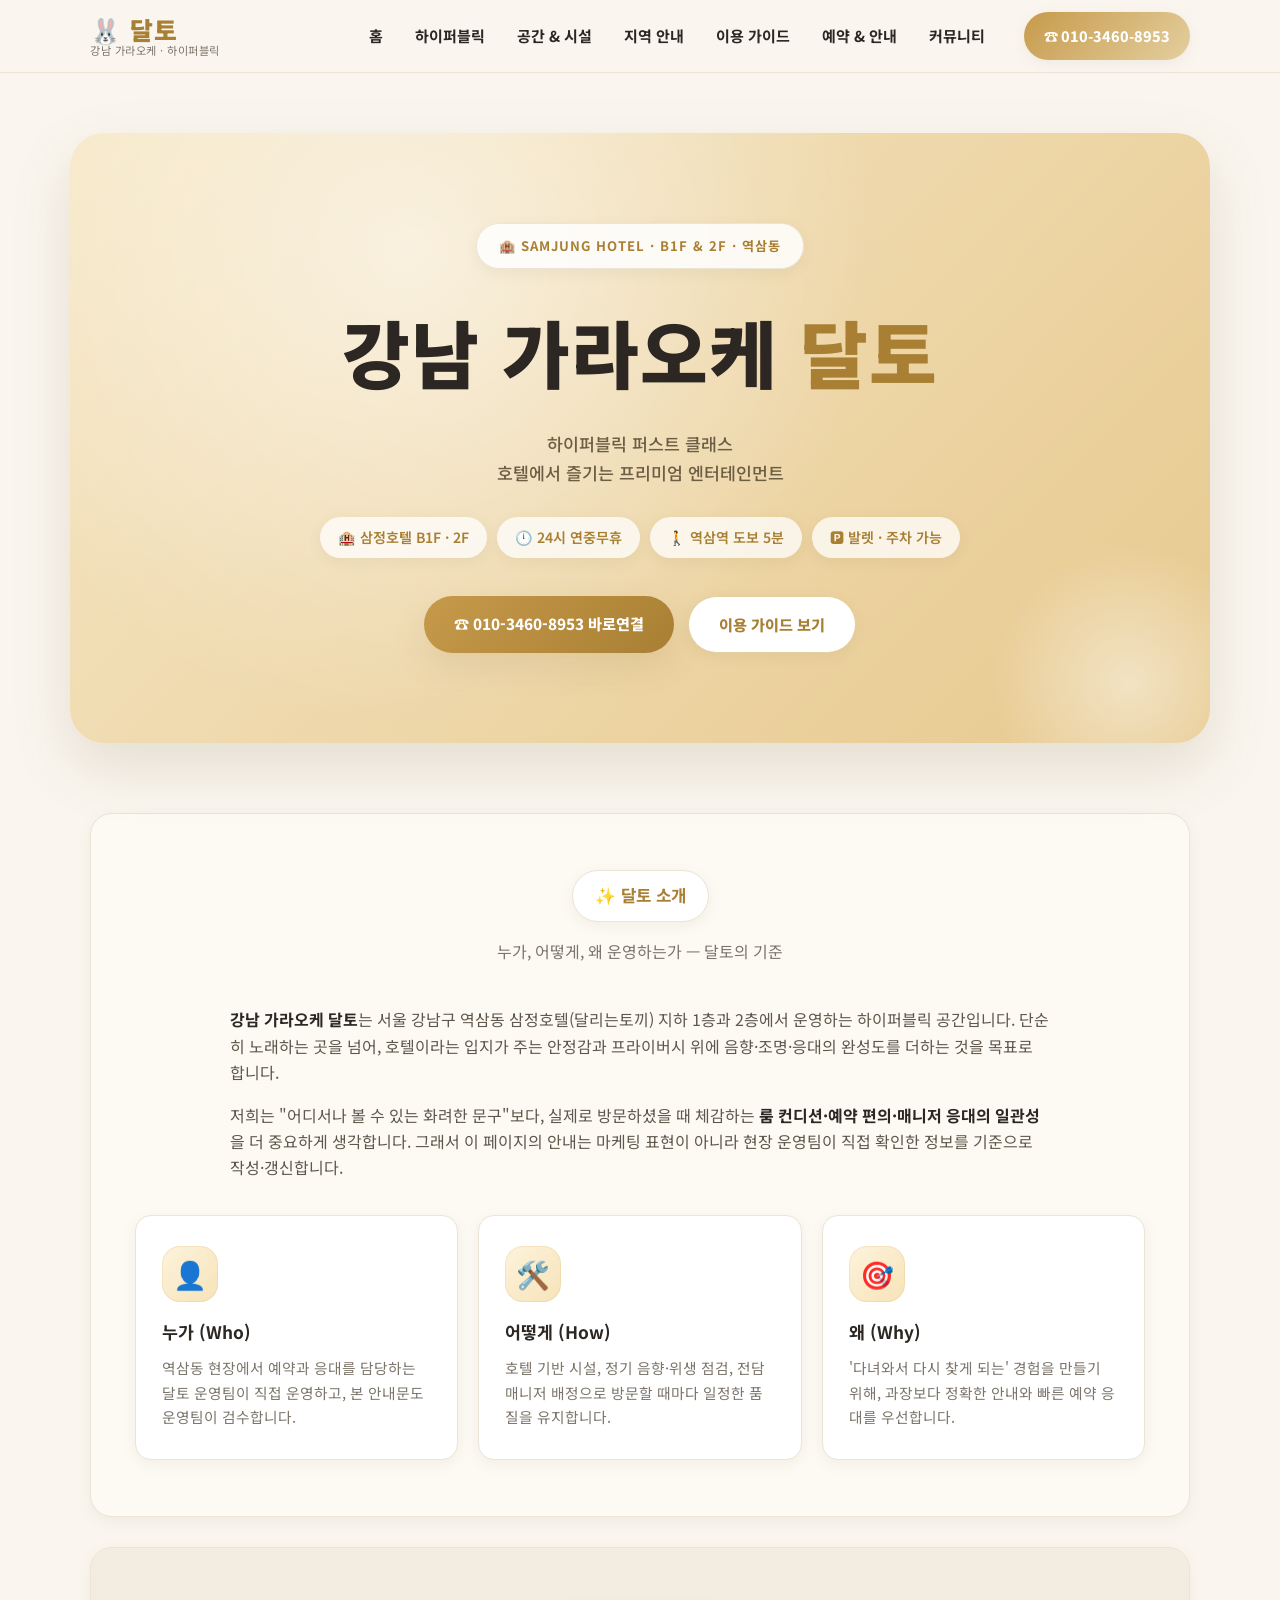
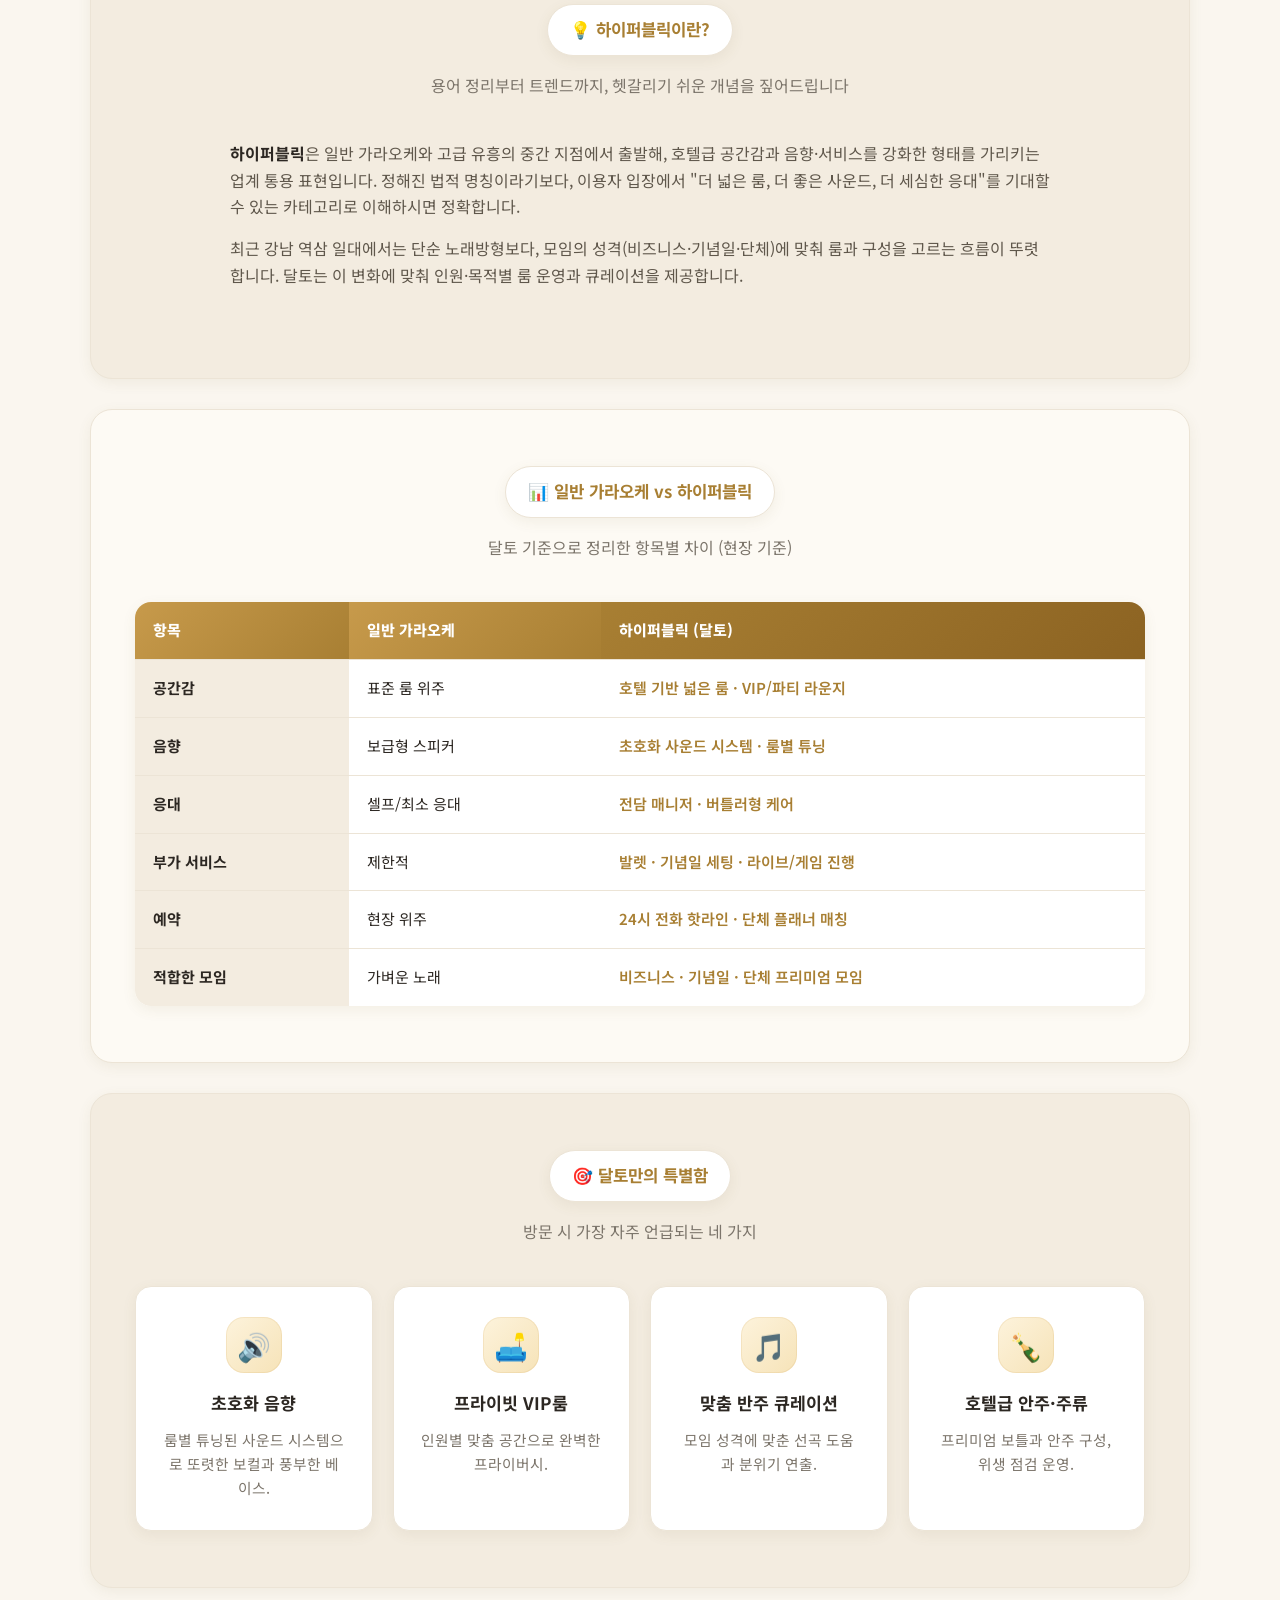
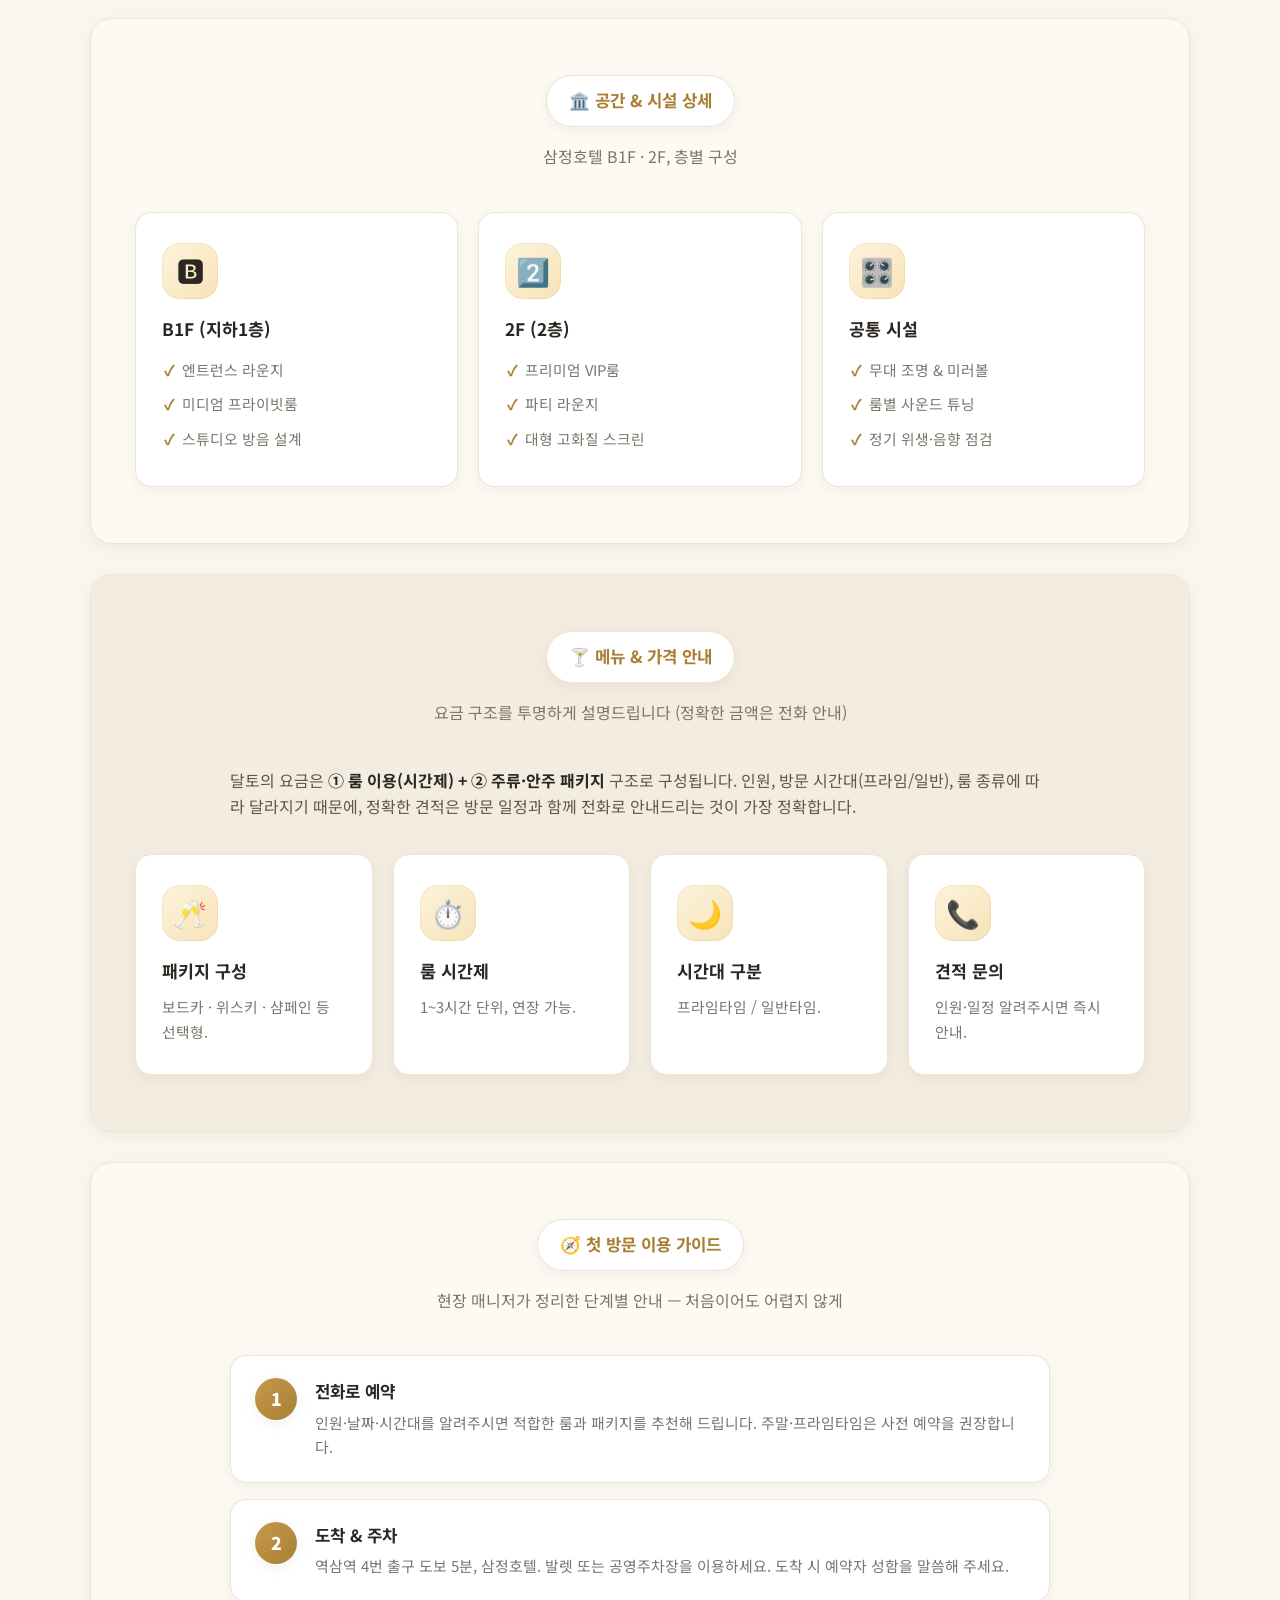
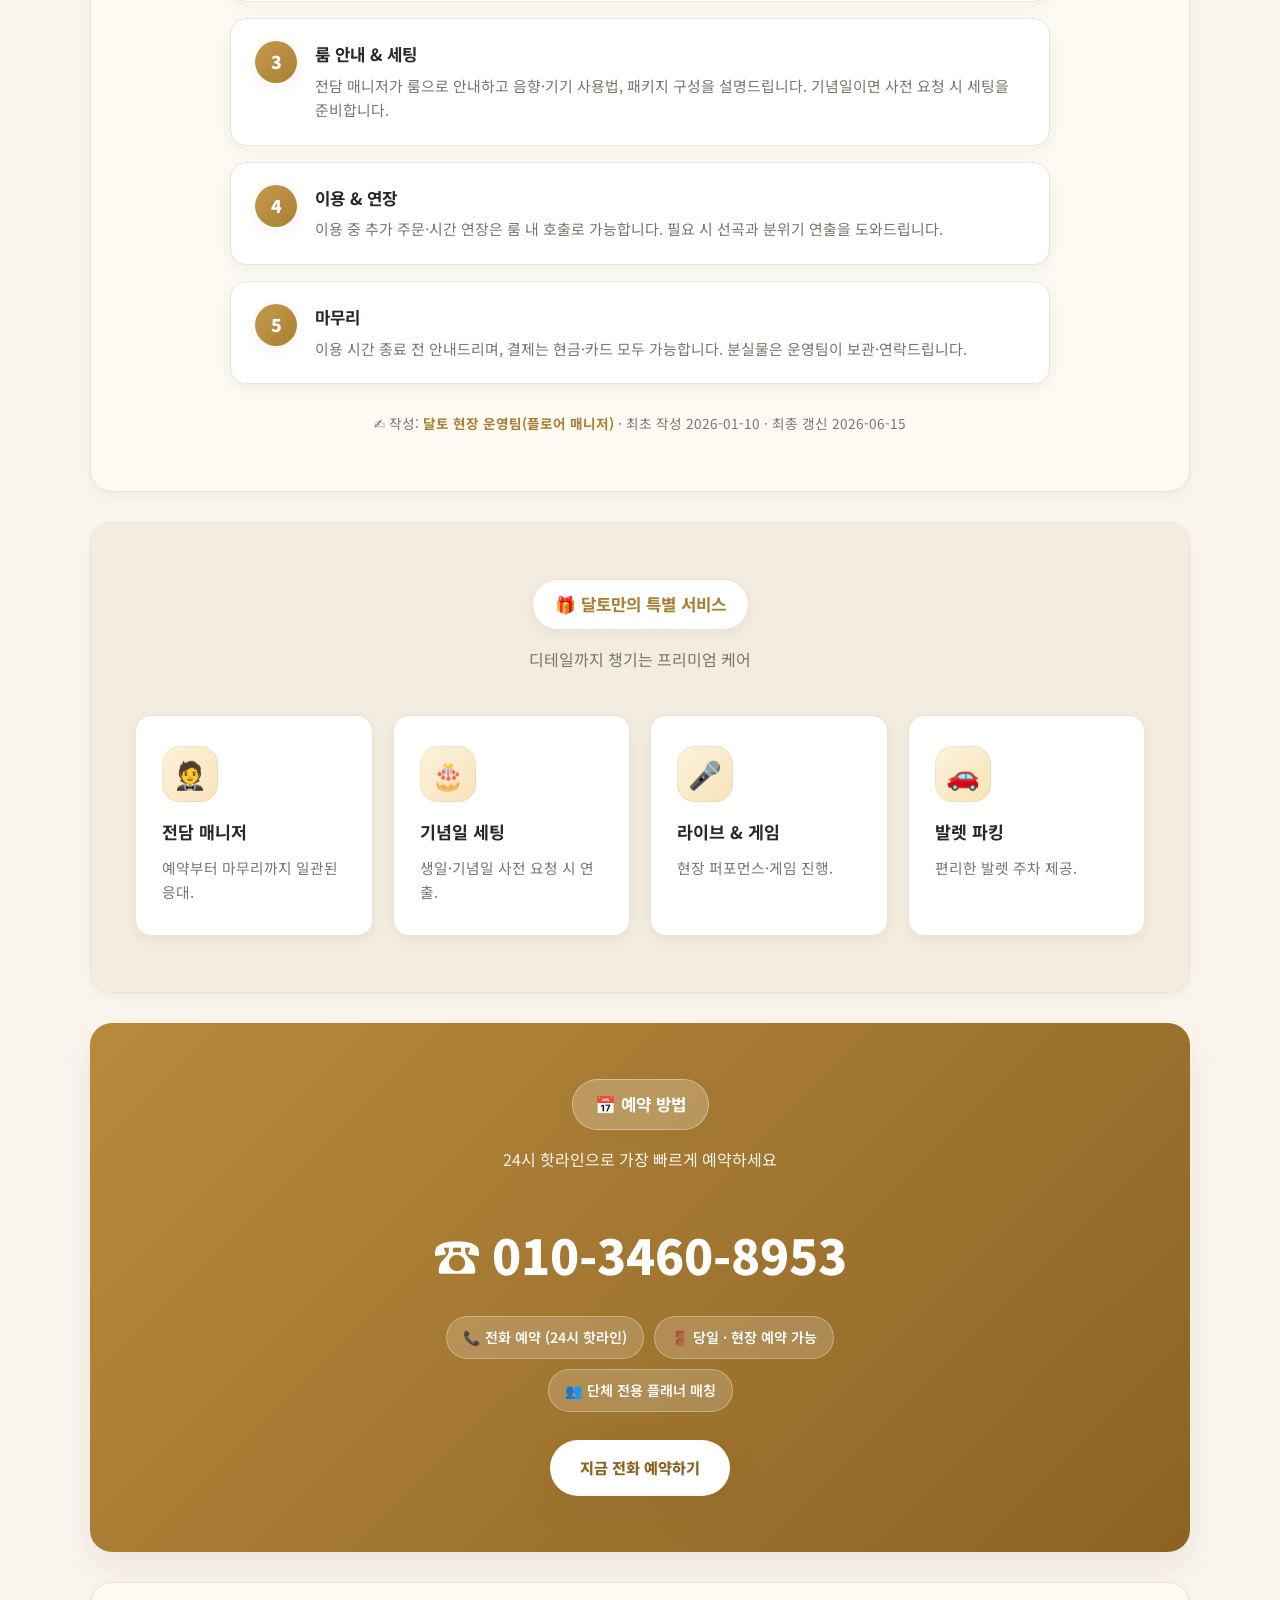
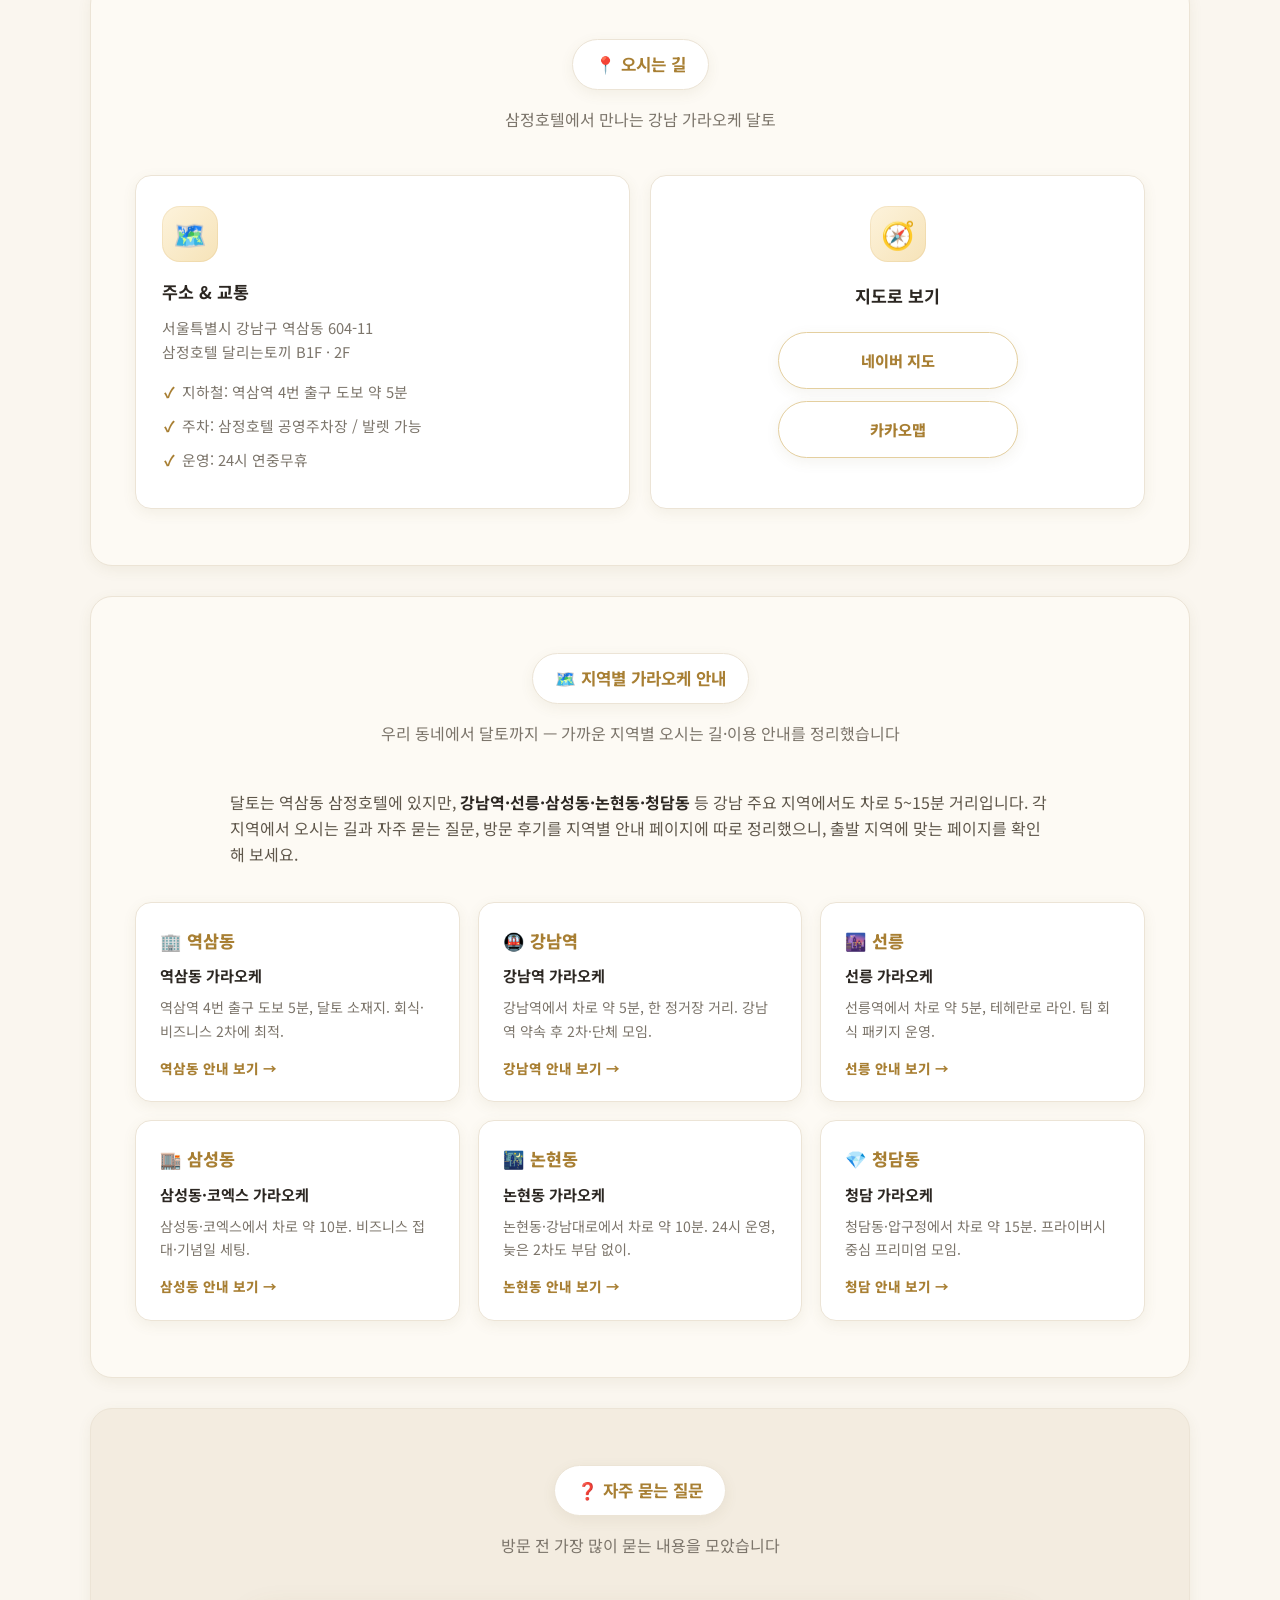
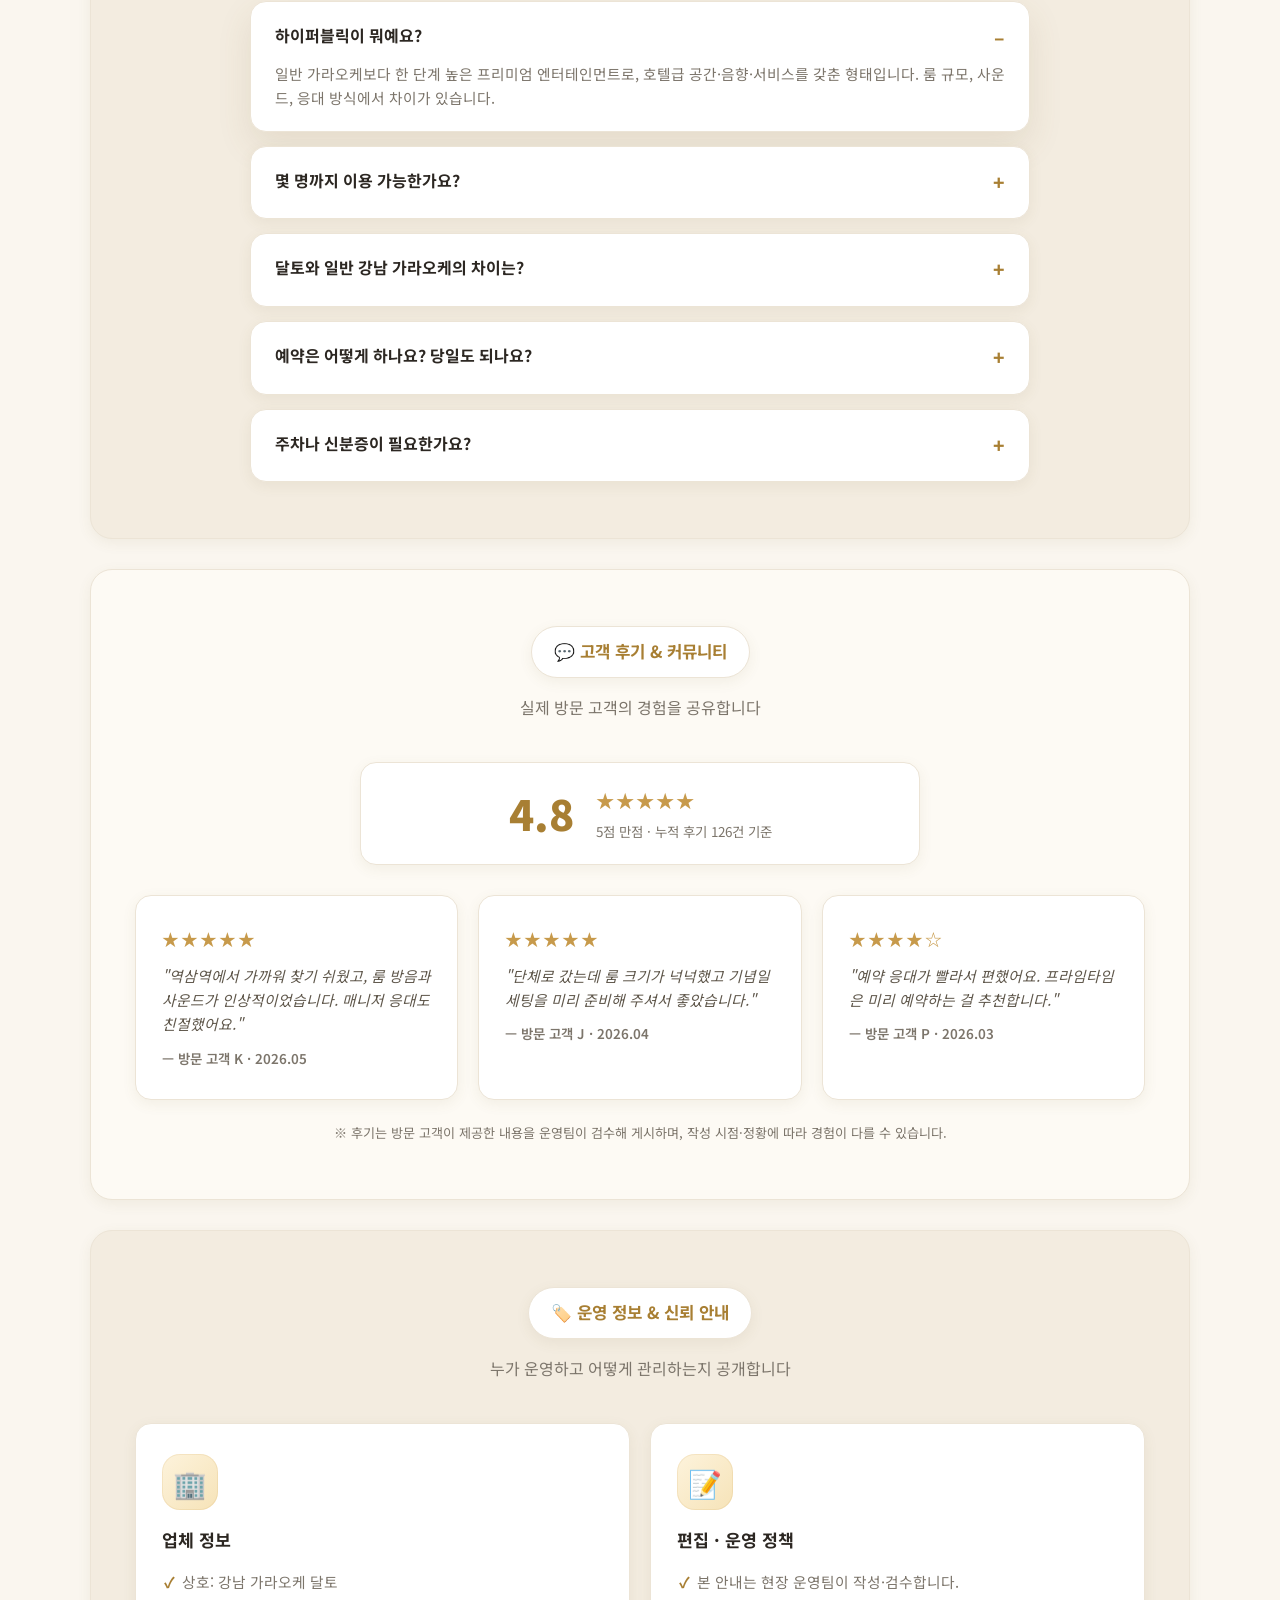
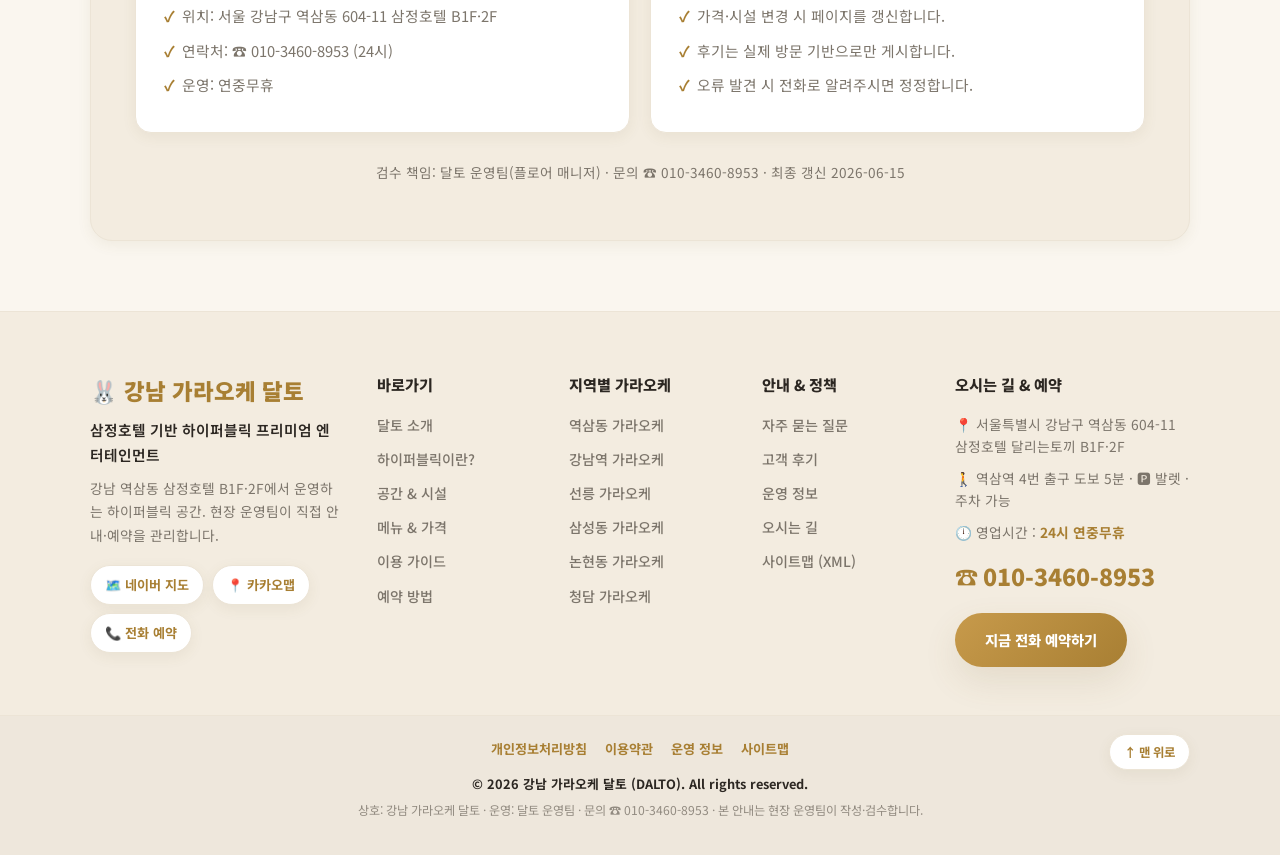
==== index.html @ 5b6340db "지역 롱테일 페이지 추가 + 전 페이지 스키마(후기·평점) 강화 내부링크 강화 - region/ 롱테일 지역 페이지 6종 신설 (역삼동·강남역·선릉·삼성동·논현동·청담동) - 메인" ====
<!DOCTYPE html>
<html lang="ko">
<head>
  <meta charset="UTF-8" />
  <meta name="viewport" content="width=device-width, initial-scale=1.0" />

  <!-- ===== 기본 SEO ===== -->
  <title>강남 가라오케 달토 | 하이퍼블릭 이용가이드·가격·예약 ☎ 010-3460-8953</title>
  <meta name="description" content="강남 가라오케 달토 — 삼정호텔(역삼동) B1F·2F 하이퍼블릭. 첫 방문 이용 가이드, 일반 가라오케와의 차이, 공간·시설, 예약 방법까지 직접 방문 경험 기반으로 정리했습니다. 24시 연중무휴 · 예약 010-3460-8953" />
  <meta name="keywords" content="강남 가라오케, 달토, 하이퍼블릭, 강남 하이퍼블릭, 역삼동 가라오케, 삼정호텔 가라오케" />
  <meta name="author" content="달토 운영팀 (현장 매니저)" />
  <meta name="robots" content="index, follow, max-image-preview:large" />
  <link rel="canonical" href="https://daltokr24.example.com/" />

  <!-- ===== 선호 썸네일: og:image + schema image 동시 지정 ===== -->
  <meta property="og:type" content="website" />
  <meta property="og:site_name" content="강남 가라오케 달토" />
  <meta property="og:title" content="강남 가라오케 달토 | 하이퍼블릭 이용가이드·가격·예약" />
  <meta property="og:description" content="삼정호텔 기반 하이퍼블릭. 직접 방문 경험 기반 이용 가이드 · 24시 연중무휴 · 예약 010-3460-8953" />
  <meta property="og:image" content="https://daltokr24.example.com/assets/og-image.svg" />
  <meta property="og:image:width" content="1200" />
  <meta property="og:image:height" content="630" />
  <meta property="og:locale" content="ko_KR" />
  <meta property="og:url" content="https://daltokr24.example.com/" />
  <meta name="twitter:card" content="summary_large_image" />
  <meta name="twitter:title" content="강남 가라오케 달토 | 하이퍼블릭" />
  <meta name="twitter:description" content="삼정호텔 기반 하이퍼블릭 · 이용 가이드 · 예약 010-3460-8953" />
  <meta name="twitter:image" content="https://daltokr24.example.com/assets/og-image.svg" />

  <!-- ===== 구조화 데이터 1: 업체 (NightClub) ===== -->
  <script type="application/ld+json">
  {
    "@context": "https://schema.org",
    "@type": "NightClub",
    "@id": "https://daltokr24.example.com/#business",
    "name": "강남 가라오케 달토",
    "alternateName": "달토 하이퍼블릭",
    "description": "삼정호텔 기반 강남 하이퍼블릭 프리미엄 가라오케",
    "url": "https://daltokr24.example.com/",
    "image": "https://daltokr24.example.com/assets/og-image.svg",
    "logo": "https://daltokr24.example.com/assets/og-image.svg",
    "telephone": "+82-10-3460-8953",
    "currenciesAccepted": "KRW",
    "paymentAccepted": "현금, 카드",
    "address": {
      "@type": "PostalAddress",
      "streetAddress": "역삼동 604-11번지 삼정호텔 달리는토끼 지하1층·2층",
      "addressLocality": "강남구",
      "addressRegion": "서울특별시",
      "postalCode": "06236",
      "addressCountry": "KR"
    },
    "geo": { "@type": "GeoCoordinates", "latitude": 37.5006, "longitude": 127.0364 },
    "hasMap": "https://map.naver.com/v5/search/서울%20강남구%20역삼동%20604-11%20삼정호텔",
    "openingHoursSpecification": [{
      "@type": "OpeningHoursSpecification",
      "dayOfWeek": ["Monday","Tuesday","Wednesday","Thursday","Friday","Saturday","Sunday"],
      "opens": "00:00", "closes": "23:59"
    }],
    "priceRange": "전화문의",
    "areaServed": ["강남구","역삼동","역삼역","강남역","선릉","삼성동","논현동","청담동","서울"],
    "aggregateRating": {
      "@type": "AggregateRating",
      "ratingValue": "4.8",
      "reviewCount": "126",
      "bestRating": "5",
      "worstRating": "1"
    },
    "review": [
      {
        "@type": "Review",
        "reviewRating": { "@type": "Rating", "ratingValue": "5", "bestRating": "5", "worstRating": "1" },
        "author": { "@type": "Person", "name": "방문 고객 K" },
        "datePublished": "2026-05-20",
        "reviewBody": "역삼역에서 가까워 찾기 쉬웠고, 룸 방음과 사운드가 인상적이었습니다. 매니저 응대도 친절했어요."
      },
      {
        "@type": "Review",
        "reviewRating": { "@type": "Rating", "ratingValue": "5", "bestRating": "5", "worstRating": "1" },
        "author": { "@type": "Person", "name": "방문 고객 J" },
        "datePublished": "2026-04-18",
        "reviewBody": "단체로 갔는데 룸 크기가 넉넉했고 기념일 세팅을 미리 준비해 주셔서 좋았습니다."
      },
      {
        "@type": "Review",
        "reviewRating": { "@type": "Rating", "ratingValue": "4", "bestRating": "5", "worstRating": "1" },
        "author": { "@type": "Person", "name": "방문 고객 P" },
        "datePublished": "2026-03-12",
        "reviewBody": "예약 응대가 빨라서 편했어요. 프라임타임은 미리 예약하는 걸 추천합니다."
      }
    ]
  }
  </script>

  <!-- ===== 구조화 데이터 2: 빵부스러기 ===== -->
  <script type="application/ld+json">
  {
    "@context": "https://schema.org",
    "@type": "BreadcrumbList",
    "itemListElement": [
      { "@type": "ListItem", "position": 1, "name": "홈", "item": "https://daltokr24.example.com/" },
      { "@type": "ListItem", "position": 2, "name": "하이퍼블릭 이용 가이드", "item": "https://daltokr24.example.com/#guide" },
      { "@type": "ListItem", "position": 3, "name": "예약 안내", "item": "https://daltokr24.example.com/#reservation" }
    ]
  }
  </script>

  <!-- ===== 구조화 데이터 3: 이용 가이드 (Article + 저자 명시 / Who·How·Why) ===== -->
  <script type="application/ld+json">
  {
    "@context": "https://schema.org",
    "@type": "Article",
    "headline": "강남 하이퍼블릭 첫 방문 이용 가이드 — 달토 현장 매니저가 정리한 단계별 안내",
    "image": "https://daltokr24.example.com/assets/og-image.svg",
    "author": {
      "@type": "Person",
      "name": "달토 현장 운영팀",
      "jobTitle": "플로어 매니저",
      "description": "강남 역삼동 현장에서 예약·응대·시설 운영을 담당하는 달토 운영팀"
    },
    "publisher": {
      "@type": "Organization",
      "name": "강남 가라오케 달토",
      "logo": { "@type": "ImageObject", "url": "https://daltokr24.example.com/assets/og-image.svg" }
    },
    "datePublished": "2026-01-10",
    "dateModified": "2026-06-15"
  }
  </script>

  <!-- ===== 구조화 데이터 4: FAQ ===== -->
  <script type="application/ld+json">
  {
    "@context": "https://schema.org",
    "@type": "FAQPage",
    "mainEntity": [
      { "@type": "Question", "name": "하이퍼블릭이 뭐예요?",
        "acceptedAnswer": { "@type": "Answer", "text": "일반 가라오케보다 한 단계 높은 프리미엄 엔터테인먼트로, 호텔급 공간·음향·서비스 시스템을 갖춘 강남 가라오케의 한 형태입니다. 룸 규모, 사운드, 응대 방식에서 차이가 있습니다." } },
      { "@type": "Question", "name": "몇 명까지 이용 가능한가요?",
        "acceptedAnswer": { "@type": "Answer", "text": "소규모 모임부터 단체까지 인원별 맞춤 룸을 운영합니다. 정확한 수용 인원과 룸 구성은 방문 일정과 함께 010-3460-8953로 문의해 주세요." } },
      { "@type": "Question", "name": "달토와 일반 강남 가라오케의 차이는 무엇인가요?",
        "acceptedAnswer": { "@type": "Answer", "text": "삼정호텔 기반의 호텔급 시설, 초호화 음향 시스템, 전담 매니저 응대, 발렛·기념일 세팅 등 부가 서비스에서 차이가 있습니다." } },
      { "@type": "Question", "name": "예약은 어떻게 하나요? 당일 예약도 되나요?",
        "acceptedAnswer": { "@type": "Answer", "text": "전화(010-3460-8953) 24시 핫라인으로 예약합니다. 당일·현장 예약도 가능하나, 주말·프라임타임은 룸이 빠르게 마감되므로 사전 예약을 권장합니다." } },
      { "@type": "Question", "name": "주차나 신분증이 필요한가요?",
        "acceptedAnswer": { "@type": "Answer", "text": "삼정호텔 공영주차장 및 발렛 이용이 가능합니다. 성인 이용 시설이므로 신분증 확인이 필요할 수 있습니다." } }
    ]
  }
  </script>

  <!-- ===== 구조화 데이터 5: 커뮤니티 후기 (DiscussionForumPosting, 2026.3 신규 지원) ===== -->
  <script type="application/ld+json">
  {
    "@context": "https://schema.org",
    "@type": "DiscussionForumPosting",
    "headline": "달토 첫 방문 후기 — 룸 컨디션과 응대",
    "author": { "@type": "Person", "name": "방문 고객 K" },
    "datePublished": "2026-05-20",
    "url": "https://daltokr24.example.com/#community",
    "articleBody": "역삼역에서 가까워 찾기 쉬웠고, 룸 방음과 사운드가 인상적이었습니다. 매니저 응대가 친절했어요.",
    "interactionStatistic": { "@type": "InteractionCounter", "interactionType": "https://schema.org/CommentAction", "userInteractionCount": 12 },
    "comment": [
      { "@type": "Comment", "author": { "@type": "Person", "name": "방문 고객 J" }, "text": "단체로 갔는데 룸 크기가 넉넉했습니다." }
    ]
  }
  </script>

  <!-- ===== 구조화 데이터 6: 웹사이트 (WebSite) ===== -->
  <script type="application/ld+json">
  {
    "@context": "https://schema.org",
    "@type": "WebSite",
    "@id": "https://daltokr24.example.com/#website",
    "name": "강남 가라오케 달토",
    "alternateName": "달토 하이퍼블릭",
    "url": "https://daltokr24.example.com/",
    "inLanguage": "ko-KR",
    "publisher": { "@id": "https://daltokr24.example.com/#business" }
  }
  </script>

  <!-- ===== 구조화 데이터 7: 지역별 안내 목록 (ItemList — 내부링크 허브) ===== -->
  <script type="application/ld+json">
  {
    "@context": "https://schema.org",
    "@type": "ItemList",
    "name": "강남 지역별 가라오케 안내 — 달토",
    "description": "역삼동·강남역·선릉·삼성동·논현동·청담동 등 지역별 달토 하이퍼블릭 안내 페이지",
    "itemListElement": [
      { "@type": "ListItem", "position": 1, "name": "역삼동 가라오케", "url": "https://daltokr24.example.com/region/yeoksam.html" },
      { "@type": "ListItem", "position": 2, "name": "강남역 가라오케", "url": "https://daltokr24.example.com/region/gangnam-station.html" },
      { "@type": "ListItem", "position": 3, "name": "선릉 가라오케", "url": "https://daltokr24.example.com/region/seolleung.html" },
      { "@type": "ListItem", "position": 4, "name": "삼성동 가라오케", "url": "https://daltokr24.example.com/region/samseong.html" },
      { "@type": "ListItem", "position": 5, "name": "논현동 가라오케", "url": "https://daltokr24.example.com/region/nonhyeon.html" },
      { "@type": "ListItem", "position": 6, "name": "청담 가라오케", "url": "https://daltokr24.example.com/region/cheongdam.html" }
    ]
  }
  </script>

  <link rel="preconnect" href="https://fonts.googleapis.com" />
  <link rel="preconnect" href="https://fonts.gstatic.com" crossorigin />
  <link href="https://fonts.googleapis.com/css2?family=Noto+Sans+KR:wght@400;500;700;900&display=swap" rel="stylesheet" />
  <link rel="stylesheet" href="styles.css" />
</head>
<body>

  <!-- ============ 상단바 ============ -->
  <header class="site-header">
    <div class="nav-container">
      <a href="#home" class="brand">
        <span class="brand-logo">🐰 달토</span>
        <span class="brand-sub">강남 가라오케 · 하이퍼블릭</span>
      </a>
      <button class="nav-toggle" aria-label="메뉴 열기" aria-expanded="false">
        <span></span><span></span><span></span>
      </button>
      <nav class="main-nav">
        <ul class="nav-menu">
          <li class="nav-item"><a href="#home">홈</a>
            <ul class="dropdown">
              <li><a href="#about">달토 소개</a></li>
              <li><a href="#location">오시는 길</a></li>
            </ul>
          </li>
          <li class="nav-item"><a href="#hyperpublic">하이퍼블릭</a>
            <ul class="dropdown">
              <li><a href="#hyperpublic">하이퍼블릭 정의</a></li>
              <li><a href="#compare">일반 가라오케와 차이</a></li>
              <li><a href="#features">달토만의 특별함</a></li>
            </ul>
          </li>
          <li class="nav-item"><a href="#space">공간 &amp; 시설</a>
            <ul class="dropdown">
              <li><a href="#space">B1F · 2F · VIP룸</a></li>
              <li><a href="#price">메뉴 &amp; 가격</a></li>
              <li><a href="#service">특별 서비스</a></li>
            </ul>
          </li>
          <li class="nav-item"><a href="#regions">지역 안내</a>
            <ul class="dropdown">
              <li><a href="region/yeoksam.html">역삼동 가라오케</a></li>
              <li><a href="region/gangnam-station.html">강남역 가라오케</a></li>
              <li><a href="region/seolleung.html">선릉 가라오케</a></li>
              <li><a href="region/samseong.html">삼성동 가라오케</a></li>
              <li><a href="region/nonhyeon.html">논현동 가라오케</a></li>
              <li><a href="region/cheongdam.html">청담 가라오케</a></li>
            </ul>
          </li>
          <li class="nav-item"><a href="#guide">이용 가이드</a>
            <ul class="dropdown">
              <li><a href="#guide">첫 방문 가이드</a></li>
              <li><a href="#faq">자주 묻는 질문</a></li>
            </ul>
          </li>
          <li class="nav-item"><a href="#reservation">예약 &amp; 안내</a>
            <ul class="dropdown">
              <li><a href="#reservation">예약 방법</a></li>
              <li><a href="tel:010-3460-8953">전화예약 ☎ 010-3460-8953</a></li>
            </ul>
          </li>
          <li class="nav-item"><a href="#community">커뮤니티</a>
            <ul class="dropdown">
              <li><a href="#community">고객 후기</a></li>
              <li><a href="#trust">운영 정보</a></li>
            </ul>
          </li>
        </ul>
      </nav>
      <a href="tel:010-3460-8953" class="nav-cta">☎ 010-3460-8953</a>
    </div>
  </header>

  <main>

    <!-- ============ 히어로 ============ -->
    <section id="home" class="hero">
      <div class="hero-card">
        <span class="chip chip-hero">🏨 SAMJUNG HOTEL · B1F &amp; 2F · 역삼동</span>
        <h1 class="hero-title">강남 가라오케 <span>달토</span></h1>
        <p class="hero-slogan">하이퍼블릭 퍼스트 클래스<br />호텔에서 즐기는 프리미엄 엔터테인먼트</p>
        <ul class="hero-points">
          <li>🏨 삼정호텔 B1F · 2F</li>
          <li>🕛 24시 연중무휴</li>
          <li>🚶 역삼역 도보 5분</li>
          <li>🅿️ 발렛 · 주차 가능</li>
        </ul>
        <div class="hero-buttons">
          <a href="tel:010-3460-8953" class="btn btn-primary">☎ 010-3460-8953 바로연결</a>
          <a href="#guide" class="btn btn-ghost">이용 가이드 보기</a>
        </div>
      </div>
    </section>

    <div class="container blocks">

      <!-- ============ 달토 소개 (Who/How/Why) ============ -->
      <section id="about" class="block">
        <div class="block-head">
          <span class="chip">✨ 달토 소개</span>
          <p class="block-lead">누가, 어떻게, 왜 운영하는가 — 달토의 기준</p>
        </div>
        <div class="prose">
          <p><strong>강남 가라오케 달토</strong>는 서울 강남구 역삼동 삼정호텔(달리는토끼) 지하 1층과 2층에서 운영하는 하이퍼블릭 공간입니다. 단순히 노래하는 곳을 넘어, 호텔이라는 입지가 주는 안정감과 프라이버시 위에 음향·조명·응대의 완성도를 더하는 것을 목표로 합니다.</p>
          <p>저희는 "어디서나 볼 수 있는 화려한 문구"보다, 실제로 방문하셨을 때 체감하는 <strong>룸 컨디션·예약 편의·매니저 응대의 일관성</strong>을 더 중요하게 생각합니다. 그래서 이 페이지의 안내는 마케팅 표현이 아니라 현장 운영팀이 직접 확인한 정보를 기준으로 작성·갱신합니다.</p>
        </div>
        <div class="grid grid-3">
          <div class="card"><span class="card-icon">👤</span><h3>누가 (Who)</h3><p>역삼동 현장에서 예약과 응대를 담당하는 달토 운영팀이 직접 운영하고, 본 안내문도 운영팀이 검수합니다.</p></div>
          <div class="card"><span class="card-icon">🛠️</span><h3>어떻게 (How)</h3><p>호텔 기반 시설, 정기 음향·위생 점검, 전담 매니저 배정으로 방문할 때마다 일정한 품질을 유지합니다.</p></div>
          <div class="card"><span class="card-icon">🎯</span><h3>왜 (Why)</h3><p>'다녀와서 다시 찾게 되는' 경험을 만들기 위해, 과장보다 정확한 안내와 빠른 예약 응대를 우선합니다.</p></div>
        </div>
      </section>

      <!-- ============ 하이퍼블릭이란 ============ -->
      <section id="hyperpublic" class="block block-cream">
        <div class="block-head">
          <span class="chip">💡 하이퍼블릭이란?</span>
          <p class="block-lead">용어 정리부터 트렌드까지, 헷갈리기 쉬운 개념을 짚어드립니다</p>
        </div>
        <div class="prose">
          <p><strong>하이퍼블릭</strong>은 일반 가라오케와 고급 유흥의 중간 지점에서 출발해, 호텔급 공간감과 음향·서비스를 강화한 형태를 가리키는 업계 통용 표현입니다. 정해진 법적 명칭이라기보다, 이용자 입장에서 "더 넓은 룸, 더 좋은 사운드, 더 세심한 응대"를 기대할 수 있는 카테고리로 이해하시면 정확합니다.</p>
          <p>최근 강남 역삼 일대에서는 단순 노래방형보다, 모임의 성격(비즈니스·기념일·단체)에 맞춰 룸과 구성을 고르는 흐름이 뚜렷합니다. 달토는 이 변화에 맞춰 인원·목적별 룸 운영과 큐레이션을 제공합니다.</p>
        </div>
      </section>

      <!-- ============ 비교표 (정보 이득) ============ -->
      <section id="compare" class="block">
        <div class="block-head">
          <span class="chip">📊 일반 가라오케 vs 하이퍼블릭</span>
          <p class="block-lead">달토 기준으로 정리한 항목별 차이 (현장 기준)</p>
        </div>
        <div class="table-wrap">
          <table class="compare">
            <thead>
              <tr><th>항목</th><th>일반 가라오케</th><th>하이퍼블릭 (달토)</th></tr>
            </thead>
            <tbody>
              <tr><td>공간감</td><td>표준 룸 위주</td><td>호텔 기반 넓은 룸 · VIP/파티 라운지</td></tr>
              <tr><td>음향</td><td>보급형 스피커</td><td>초호화 사운드 시스템 · 룸별 튜닝</td></tr>
              <tr><td>응대</td><td>셀프/최소 응대</td><td>전담 매니저 · 버틀러형 케어</td></tr>
              <tr><td>부가 서비스</td><td>제한적</td><td>발렛 · 기념일 세팅 · 라이브/게임 진행</td></tr>
              <tr><td>예약</td><td>현장 위주</td><td>24시 전화 핫라인 · 단체 플래너 매칭</td></tr>
              <tr><td>적합한 모임</td><td>가벼운 노래</td><td>비즈니스 · 기념일 · 단체 프리미엄 모임</td></tr>
            </tbody>
          </table>
        </div>
      </section>

      <!-- ============ 특장점 ============ -->
      <section id="features" class="block block-cream">
        <div class="block-head">
          <span class="chip">🎯 달토만의 특별함</span>
          <p class="block-lead">방문 시 가장 자주 언급되는 네 가지</p>
        </div>
        <div class="grid grid-4">
          <div class="feature"><span class="feature-icon">🔊</span><h3>초호화 음향</h3><p>룸별 튜닝된 사운드 시스템으로 또렷한 보컬과 풍부한 베이스.</p></div>
          <div class="feature"><span class="feature-icon">🛋️</span><h3>프라이빗 VIP룸</h3><p>인원별 맞춤 공간으로 완벽한 프라이버시.</p></div>
          <div class="feature"><span class="feature-icon">🎵</span><h3>맞춤 반주 큐레이션</h3><p>모임 성격에 맞춘 선곡 도움과 분위기 연출.</p></div>
          <div class="feature"><span class="feature-icon">🍾</span><h3>호텔급 안주·주류</h3><p>프리미엄 보틀과 안주 구성, 위생 점검 운영.</p></div>
        </div>
      </section>

      <!-- ============ 공간 & 시설 ============ -->
      <section id="space" class="block">
        <div class="block-head">
          <span class="chip">🏛️ 공간 &amp; 시설 상세</span>
          <p class="block-lead">삼정호텔 B1F · 2F, 층별 구성</p>
        </div>
        <div class="grid grid-3">
          <div class="card"><span class="card-icon">🅱️</span><h3>B1F (지하1층)</h3><ul class="list"><li>엔트런스 라운지</li><li>미디엄 프라이빗룸</li><li>스튜디오 방음 설계</li></ul></div>
          <div class="card"><span class="card-icon">2️⃣</span><h3>2F (2층)</h3><ul class="list"><li>프리미엄 VIP룸</li><li>파티 라운지</li><li>대형 고화질 스크린</li></ul></div>
          <div class="card"><span class="card-icon">🎛️</span><h3>공통 시설</h3><ul class="list"><li>무대 조명 &amp; 미러볼</li><li>룸별 사운드 튜닝</li><li>정기 위생·음향 점검</li></ul></div>
        </div>
      </section>

      <!-- ============ 메뉴 & 가격 ============ -->
      <section id="price" class="block block-cream">
        <div class="block-head">
          <span class="chip">🍸 메뉴 &amp; 가격 안내</span>
          <p class="block-lead">요금 구조를 투명하게 설명드립니다 (정확한 금액은 전화 안내)</p>
        </div>
        <div class="prose">
          <p>달토의 요금은 <strong>① 룸 이용(시간제) + ② 주류·안주 패키지</strong> 구조로 구성됩니다. 인원, 방문 시간대(프라임/일반), 룸 종류에 따라 달라지기 때문에, 정확한 견적은 방문 일정과 함께 전화로 안내드리는 것이 가장 정확합니다.</p>
        </div>
        <div class="grid grid-4">
          <div class="card"><span class="card-icon">🥂</span><h3>패키지 구성</h3><p>보드카 · 위스키 · 샴페인 등 선택형.</p></div>
          <div class="card"><span class="card-icon">⏱️</span><h3>룸 시간제</h3><p>1~3시간 단위, 연장 가능.</p></div>
          <div class="card"><span class="card-icon">🌙</span><h3>시간대 구분</h3><p>프라임타임 / 일반타임.</p></div>
          <div class="card"><span class="card-icon">📞</span><h3>견적 문의</h3><p>인원·일정 알려주시면 즉시 안내.</p></div>
        </div>
      </section>

      <!-- ============ 이용 가이드 (1차 경험 / Article) ============ -->
      <section id="guide" class="block">
        <div class="block-head">
          <span class="chip">🧭 첫 방문 이용 가이드</span>
          <p class="block-lead">현장 매니저가 정리한 단계별 안내 — 처음이어도 어렵지 않게</p>
        </div>
        <ol class="steps">
          <li><span class="step-no">1</span><div><h3>전화로 예약</h3><p>인원·날짜·시간대를 알려주시면 적합한 룸과 패키지를 추천해 드립니다. 주말·프라임타임은 사전 예약을 권장합니다.</p></div></li>
          <li><span class="step-no">2</span><div><h3>도착 &amp; 주차</h3><p>역삼역 4번 출구 도보 5분, 삼정호텔. 발렛 또는 공영주차장을 이용하세요. 도착 시 예약자 성함을 말씀해 주세요.</p></div></li>
          <li><span class="step-no">3</span><div><h3>룸 안내 &amp; 세팅</h3><p>전담 매니저가 룸으로 안내하고 음향·기기 사용법, 패키지 구성을 설명드립니다. 기념일이면 사전 요청 시 세팅을 준비합니다.</p></div></li>
          <li><span class="step-no">4</span><div><h3>이용 &amp; 연장</h3><p>이용 중 추가 주문·시간 연장은 룸 내 호출로 가능합니다. 필요 시 선곡과 분위기 연출을 도와드립니다.</p></div></li>
          <li><span class="step-no">5</span><div><h3>마무리</h3><p>이용 시간 종료 전 안내드리며, 결제는 현금·카드 모두 가능합니다. 분실물은 운영팀이 보관·연락드립니다.</p></div></li>
        </ol>
        <p class="byline">✍️ 작성: <strong>달토 현장 운영팀(플로어 매니저)</strong> · 최초 작성 2026-01-10 · 최종 갱신 2026-06-15</p>
      </section>

      <!-- ============ 특별 서비스 ============ -->
      <section id="service" class="block block-cream">
        <div class="block-head">
          <span class="chip">🎁 달토만의 특별 서비스</span>
          <p class="block-lead">디테일까지 챙기는 프리미엄 케어</p>
        </div>
        <div class="grid grid-4">
          <div class="card"><span class="card-icon">🤵</span><h3>전담 매니저</h3><p>예약부터 마무리까지 일관된 응대.</p></div>
          <div class="card"><span class="card-icon">🎂</span><h3>기념일 세팅</h3><p>생일·기념일 사전 요청 시 연출.</p></div>
          <div class="card"><span class="card-icon">🎤</span><h3>라이브 &amp; 게임</h3><p>현장 퍼포먼스·게임 진행.</p></div>
          <div class="card"><span class="card-icon">🚗</span><h3>발렛 파킹</h3><p>편리한 발렛 주차 제공.</p></div>
        </div>
      </section>

      <!-- ============ 예약 방법 ============ -->
      <section id="reservation" class="block block-accent">
        <div class="block-head">
          <span class="chip chip-light">📅 예약 방법</span>
          <p class="block-lead block-lead-light">24시 핫라인으로 가장 빠르게 예약하세요</p>
        </div>
        <div class="cta-box">
          <p class="cta-phone">☎ <a href="tel:010-3460-8953">010-3460-8953</a></p>
          <div class="reserve-chips">
            <span>📞 전화 예약 (24시 핫라인)</span>
            <span>🚪 당일 · 현장 예약 가능</span>
            <span>👥 단체 전용 플래너 매칭</span>
          </div>
          <a href="tel:010-3460-8953" class="btn btn-white">지금 전화 예약하기</a>
        </div>
      </section>

      <!-- ============ 오시는 길 ============ -->
      <section id="location" class="block">
        <div class="block-head">
          <span class="chip">📍 오시는 길</span>
          <p class="block-lead">삼정호텔에서 만나는 강남 가라오케 달토</p>
        </div>
        <div class="grid grid-2">
          <div class="card">
            <span class="card-icon">🗺️</span><h3>주소 &amp; 교통</h3>
            <p>서울특별시 강남구 역삼동 604-11<br />삼정호텔 달리는토끼 B1F · 2F</p>
            <ul class="list">
              <li>지하철: 역삼역 4번 출구 도보 약 5분</li>
              <li>주차: 삼정호텔 공영주차장 / 발렛 가능</li>
              <li>운영: 24시 연중무휴</li>
            </ul>
          </div>
          <div class="card map-card">
            <span class="card-icon">🧭</span><h3>지도로 보기</h3>
            <a class="btn btn-ghost" target="_blank" rel="noopener" href="https://map.naver.com/v5/search/서울%20강남구%20역삼동%20604-11%20삼정호텔">네이버 지도</a>
            <a class="btn btn-ghost" target="_blank" rel="noopener" href="https://map.kakao.com/?q=서울%20강남구%20역삼동%20604-11%20삼정호텔">카카오맵</a>
          </div>
        </div>
      </section>

      <!-- ============ 지역별 안내 (내부링크 허브 / 롱테일) ============ -->
      <section id="regions" class="block">
        <div class="block-head">
          <span class="chip">🗺️ 지역별 가라오케 안내</span>
          <p class="block-lead">우리 동네에서 달토까지 — 가까운 지역별 오시는 길·이용 안내를 정리했습니다</p>
        </div>
        <div class="prose">
          <p>달토는 역삼동 삼정호텔에 있지만, <strong>강남역·선릉·삼성동·논현동·청담동</strong> 등 강남 주요 지역에서도 차로 5~15분 거리입니다. 각 지역에서 오시는 길과 자주 묻는 질문, 방문 후기를 지역별 안내 페이지에 따로 정리했으니, 출발 지역에 맞는 페이지를 확인해 보세요.</p>
        </div>
        <div class="region-grid">
          <a class="region-card" href="region/yeoksam.html">
            <span class="region-area">🏢 역삼동</span>
            <span class="region-kw">역삼동 가라오케</span>
            <p>역삼역 4번 출구 도보 5분, 달토 소재지. 회식·비즈니스 2차에 최적.</p>
            <span class="region-go">역삼동 안내 보기 →</span>
          </a>
          <a class="region-card" href="region/gangnam-station.html">
            <span class="region-area">🚇 강남역</span>
            <span class="region-kw">강남역 가라오케</span>
            <p>강남역에서 차로 약 5분, 한 정거장 거리. 강남역 약속 후 2차·단체 모임.</p>
            <span class="region-go">강남역 안내 보기 →</span>
          </a>
          <a class="region-card" href="region/seolleung.html">
            <span class="region-area">🌆 선릉</span>
            <span class="region-kw">선릉 가라오케</span>
            <p>선릉역에서 차로 약 5분, 테헤란로 라인. 팀 회식 패키지 운영.</p>
            <span class="region-go">선릉 안내 보기 →</span>
          </a>
          <a class="region-card" href="region/samseong.html">
            <span class="region-area">🏬 삼성동</span>
            <span class="region-kw">삼성동·코엑스 가라오케</span>
            <p>삼성동·코엑스에서 차로 약 10분. 비즈니스 접대·기념일 세팅.</p>
            <span class="region-go">삼성동 안내 보기 →</span>
          </a>
          <a class="region-card" href="region/nonhyeon.html">
            <span class="region-area">🌃 논현동</span>
            <span class="region-kw">논현동 가라오케</span>
            <p>논현동·강남대로에서 차로 약 10분. 24시 운영, 늦은 2차도 부담 없이.</p>
            <span class="region-go">논현동 안내 보기 →</span>
          </a>
          <a class="region-card" href="region/cheongdam.html">
            <span class="region-area">💎 청담동</span>
            <span class="region-kw">청담 가라오케</span>
            <p>청담동·압구정에서 차로 약 15분. 프라이버시 중심 프리미엄 모임.</p>
            <span class="region-go">청담 안내 보기 →</span>
          </a>
        </div>
      </section>

      <!-- ============ FAQ ============ -->
      <section id="faq" class="block block-cream">
        <div class="block-head">
          <span class="chip">❓ 자주 묻는 질문</span>
          <p class="block-lead">방문 전 가장 많이 묻는 내용을 모았습니다</p>
        </div>
        <div class="faq">
          <details open><summary>하이퍼블릭이 뭐예요?</summary><p>일반 가라오케보다 한 단계 높은 프리미엄 엔터테인먼트로, 호텔급 공간·음향·서비스를 갖춘 형태입니다. 룸 규모, 사운드, 응대 방식에서 차이가 있습니다.</p></details>
          <details><summary>몇 명까지 이용 가능한가요?</summary><p>소규모 모임부터 단체까지 인원별 맞춤 룸을 운영합니다. 정확한 수용 인원은 방문 일정과 함께 010-3460-8953로 문의해 주세요.</p></details>
          <details><summary>달토와 일반 강남 가라오케의 차이는?</summary><p>삼정호텔 기반 호텔급 시설, 초호화 음향, 전담 매니저 응대, 발렛·기념일 세팅 등 부가 서비스에서 차이가 있습니다.</p></details>
          <details><summary>예약은 어떻게 하나요? 당일도 되나요?</summary><p>전화 24시 핫라인으로 예약합니다. 당일·현장 예약도 가능하나 주말·프라임타임은 빠르게 마감되어 사전 예약을 권장합니다.</p></details>
          <details><summary>주차나 신분증이 필요한가요?</summary><p>삼정호텔 공영주차장·발렛 이용이 가능합니다. 성인 이용 시설로 신분증 확인이 필요할 수 있습니다.</p></details>
        </div>
      </section>

      <!-- ============ 고객 후기 / 커뮤니티 ============ -->
      <section id="community" class="block">
        <div class="block-head">
          <span class="chip">💬 고객 후기 &amp; 커뮤니티</span>
          <p class="block-lead">실제 방문 고객의 경험을 공유합니다</p>
        </div>
        <div class="rating-box">
          <div class="rating-score">4.8</div>
          <div class="rating-meta">
            <div class="rating-stars">★★★★★</div>
            <div class="rating-count">5점 만점 · 누적 후기 126건 기준</div>
          </div>
        </div>
        <div class="grid grid-3">
          <div class="card review"><div class="stars">★★★★★</div><p>"역삼역에서 가까워 찾기 쉬웠고, 룸 방음과 사운드가 인상적이었습니다. 매니저 응대도 친절했어요."</p><span class="review-by">— 방문 고객 K · 2026.05</span></div>
          <div class="card review"><div class="stars">★★★★★</div><p>"단체로 갔는데 룸 크기가 넉넉했고 기념일 세팅을 미리 준비해 주셔서 좋았습니다."</p><span class="review-by">— 방문 고객 J · 2026.04</span></div>
          <div class="card review"><div class="stars">★★★★☆</div><p>"예약 응대가 빨라서 편했어요. 프라임타임은 미리 예약하는 걸 추천합니다."</p><span class="review-by">— 방문 고객 P · 2026.03</span></div>
        </div>
        <p class="note">※ 후기는 방문 고객이 제공한 내용을 운영팀이 검수해 게시하며, 작성 시점·정황에 따라 경험이 다를 수 있습니다.</p>
      </section>

      <!-- ============ 운영 정보 / 신뢰(E-E-A-T) ============ -->
      <section id="trust" class="block block-cream">
        <div class="block-head">
          <span class="chip">🏷️ 운영 정보 &amp; 신뢰 안내</span>
          <p class="block-lead">누가 운영하고 어떻게 관리하는지 공개합니다</p>
        </div>
        <div class="grid grid-2">
          <div class="card">
            <span class="card-icon">🏢</span><h3>업체 정보</h3>
            <ul class="list">
              <li>상호: 강남 가라오케 달토</li>
              <li>위치: 서울 강남구 역삼동 604-11 삼정호텔 B1F·2F</li>
              <li>연락처: ☎ 010-3460-8953 (24시)</li>
              <li>운영: 연중무휴</li>
            </ul>
          </div>
          <div class="card">
            <span class="card-icon">📝</span><h3>편집 · 운영 정책</h3>
            <ul class="list">
              <li>본 안내는 현장 운영팀이 작성·검수합니다.</li>
              <li>가격·시설 변경 시 페이지를 갱신합니다.</li>
              <li>후기는 실제 방문 기반으로만 게시합니다.</li>
              <li>오류 발견 시 전화로 알려주시면 정정합니다.</li>
            </ul>
          </div>
        </div>
        <p class="byline">검수 책임: 달토 운영팀(플로어 매니저) · 문의 ☎ 010-3460-8953 · 최종 갱신 2026-06-15</p>
      </section>

    </div><!-- /.blocks -->
  </main>

  <!-- ============ 푸터 (구글 권장: NAP 일관성 · 사이트맵 · 신뢰/정책 · 공식 채널) ============ -->
  <footer class="site-footer" itemscope itemtype="https://schema.org/NightClub">
    <div class="container footer-grid">

      <!-- 브랜드 + 소개 + 공식 채널(sameAs) -->
      <div class="footer-col footer-brand-col">
        <p class="footer-brand" itemprop="name">🐰 강남 가라오케 달토</p>
        <p class="footer-tag">삼정호텔 기반 하이퍼블릭 프리미엄 엔터테인먼트</p>
        <p class="footer-desc" itemprop="description">강남 역삼동 삼정호텔 B1F·2F에서 운영하는 하이퍼블릭 공간. 현장 운영팀이 직접 안내·예약을 관리합니다.</p>
        <div class="footer-social" aria-label="공식 채널 및 지도">
          <a href="https://map.naver.com/v5/search/서울%20강남구%20역삼동%20604-11%20삼정호텔" target="_blank" rel="noopener" itemprop="hasMap">🗺️ 네이버 지도</a>
          <a href="https://map.kakao.com/?q=서울%20강남구%20역삼동%20604-11%20삼정호텔" target="_blank" rel="noopener">📍 카카오맵</a>
          <a href="tel:010-3460-8953">📞 전화 예약</a>
        </div>
      </div>

      <!-- 사이트맵 -->
      <nav class="footer-col" aria-label="사이트맵">
        <h3 class="footer-h">바로가기</h3>
        <ul class="footer-nav">
          <li><a href="#about">달토 소개</a></li>
          <li><a href="#hyperpublic">하이퍼블릭이란?</a></li>
          <li><a href="#space">공간 &amp; 시설</a></li>
          <li><a href="#price">메뉴 &amp; 가격</a></li>
          <li><a href="#guide">이용 가이드</a></li>
          <li><a href="#reservation">예약 방법</a></li>
        </ul>
      </nav>

      <!-- 지역별 안내 (내부링크) -->
      <nav class="footer-col" aria-label="지역별 안내">
        <h3 class="footer-h">지역별 가라오케</h3>
        <ul class="footer-nav">
          <li><a href="region/yeoksam.html">역삼동 가라오케</a></li>
          <li><a href="region/gangnam-station.html">강남역 가라오케</a></li>
          <li><a href="region/seolleung.html">선릉 가라오케</a></li>
          <li><a href="region/samseong.html">삼성동 가라오케</a></li>
          <li><a href="region/nonhyeon.html">논현동 가라오케</a></li>
          <li><a href="region/cheongdam.html">청담 가라오케</a></li>
        </ul>
      </nav>

      <!-- 안내 / 신뢰 -->
      <nav class="footer-col" aria-label="안내 및 정책">
        <h3 class="footer-h">안내 &amp; 정책</h3>
        <ul class="footer-nav">
          <li><a href="#faq">자주 묻는 질문</a></li>
          <li><a href="#community">고객 후기</a></li>
          <li><a href="#trust">운영 정보</a></li>
          <li><a href="#location">오시는 길</a></li>
          <li><a href="sitemap.xml">사이트맵 (XML)</a></li>
        </ul>
      </nav>

      <!-- 연락처 / NAP / 영업시간 -->
      <div class="footer-col footer-contact" itemprop="address" itemscope itemtype="https://schema.org/PostalAddress">
        <h3 class="footer-h">오시는 길 &amp; 예약</h3>
        <address class="footer-address">
          <span class="footer-line">📍 <span itemprop="addressRegion">서울특별시</span> <span itemprop="addressLocality">강남구</span> <span itemprop="streetAddress">역삼동 604-11 삼정호텔 달리는토끼 B1F·2F</span></span>
          <span class="footer-line">🚶 역삼역 4번 출구 도보 5분 · 🅿️ 발렛 · 주차 가능</span>
          <span class="footer-line">🕛 영업시간 : <strong>24시 연중무휴</strong></span>
          <a class="footer-phone" href="tel:010-3460-8953">☎ 010-3460-8953</a>
        </address>
        <a href="tel:010-3460-8953" class="btn btn-primary footer-cta">지금 전화 예약하기</a>
      </div>
    </div>

    <!-- 하단 바 -->
    <div class="footer-bottom">
      <div class="container footer-bottom-inner">
        <nav class="footer-legal" aria-label="법적 고지">
          <a href="privacy.html">개인정보처리방침</a>
          <a href="terms.html">이용약관</a>
          <a href="#trust">운영 정보</a>
          <a href="sitemap.xml">사이트맵</a>
        </nav>
        <p class="footer-copy">© <span id="year"></span> 강남 가라오케 달토 (DALTO). All rights reserved.</p>
        <p class="footer-meta">상호: 강남 가라오케 달토 · 운영: 달토 운영팀 · 문의 ☎ 010-3460-8953 · 본 안내는 현장 운영팀이 작성·검수합니다.</p>
        <a href="#home" class="footer-top" aria-label="맨 위로">↑ 맨 위로</a>
      </div>
    </div>
  </footer>

  <a href="tel:010-3460-8953" class="floating-call" aria-label="전화 예약">☎ 010-3460-8953</a>
  <script src="script.js"></script>
</body>
</html>
---- styles.css ----
/* ============================================================
   강남 가라오케 달토 — 소프트 카드 UI
   크림 배경 블록 · 아이콘 칩 · 부드러운 그림자 · 앱처럼 정돈된 프리미엄
   ============================================================ */
:root {
  --cream: #faf6ef;          /* 페이지 배경 */
  --cream-block: #fdfaf4;    /* 블록 배경 */
  --cream-deep: #f3ece0;     /* 강조 크림 블록 */
  --card: #ffffff;
  --gold: #c79a4b;
  --gold-soft: #e4cf9f;
  --gold-deep: #a87f33;
  --ink: #2c2722;            /* 본문 텍스트 */
  --ink-dim: #7c756b;        /* 보조 텍스트 */
  --accent: #b88a3e;         /* 예약 블록 */
  --accent-2: #8c6322;
  --line: #ece4d6;
  --shadow-sm: 0 4px 14px rgba(120, 96, 50, 0.08);
  --shadow-md: 0 14px 34px rgba(120, 96, 50, 0.12);
  --shadow-lg: 0 24px 60px rgba(120, 96, 50, 0.16);
  --radius: 22px;
  --radius-sm: 16px;
  --max: 1140px;
}

* { box-sizing: border-box; margin: 0; padding: 0; }
html { scroll-behavior: smooth; }

body {
  font-family: "Noto Sans KR", "Apple SD Gothic Neo", system-ui, sans-serif;
  background: var(--cream);
  color: var(--ink);
  line-height: 1.65;
  -webkit-font-smoothing: antialiased;
}

a { color: inherit; text-decoration: none; }
.container { max-width: var(--max); margin: 0 auto; padding: 0 20px; }

/* ============ 아이콘 칩 ============ */
.chip {
  display: inline-flex;
  align-items: center;
  gap: 8px;
  background: #fff;
  color: var(--gold-deep);
  font-weight: 700;
  font-size: 1.05rem;
  padding: 11px 22px;
  border-radius: 999px;
  box-shadow: var(--shadow-sm);
  border: 1px solid var(--line);
}
.chip-hero {
  background: rgba(255, 255, 255, 0.85);
  font-size: 0.82rem;
  letter-spacing: 1px;
  color: var(--gold-deep);
}
.chip-light {
  background: rgba(255, 255, 255, 0.22);
  color: #fff;
  border-color: rgba(255, 255, 255, 0.35);
  backdrop-filter: blur(4px);
}

/* ============ 헤더 / 내비게이션 ============ */
.site-header {
  position: sticky;
  top: 0;
  z-index: 100;
  background: rgba(250, 246, 239, 0.9);
  backdrop-filter: blur(12px);
  border-bottom: 1px solid var(--line);
}
.nav-container {
  max-width: var(--max);
  margin: 0 auto;
  padding: 0 20px;
  height: 72px;
  display: flex;
  align-items: center;
  gap: 24px;
}
.brand { display: flex; flex-direction: column; line-height: 1.15; }
.brand-logo { font-size: 1.55rem; font-weight: 900; letter-spacing: 1px; color: var(--gold-deep); }
.brand-sub { font-size: 0.7rem; color: var(--ink-dim); letter-spacing: 0.5px; }

.main-nav { margin-left: auto; }
.nav-menu { display: flex; list-style: none; gap: 2px; }
.nav-item { position: relative; }
.nav-item > a {
  display: block;
  padding: 25px 15px;
  font-weight: 700;
  font-size: 0.94rem;
  color: var(--ink);
  transition: color 0.2s;
}
.nav-item > a:hover { color: var(--gold-deep); }

.dropdown {
  position: absolute;
  top: 100%;
  left: 0;
  min-width: 224px;
  list-style: none;
  background: #fff;
  border: 1px solid var(--line);
  border-radius: var(--radius-sm);
  padding: 10px;
  opacity: 0;
  visibility: hidden;
  transform: translateY(10px);
  transition: all 0.22s ease;
  box-shadow: var(--shadow-md);
}
.nav-item:hover .dropdown,
.nav-item:focus-within .dropdown {
  opacity: 1; visibility: visible; transform: translateY(0);
}
.dropdown li a {
  display: block;
  padding: 11px 14px;
  font-size: 0.88rem;
  color: var(--ink-dim);
  border-radius: 10px;
  white-space: nowrap;
  transition: all 0.15s;
}
.dropdown li a:hover { color: var(--gold-deep); background: var(--cream-deep); }

.nav-cta {
  background: linear-gradient(135deg, var(--gold), var(--gold-soft));
  color: #fff;
  font-weight: 800;
  padding: 12px 20px;
  border-radius: 999px;
  font-size: 0.9rem;
  white-space: nowrap;
  box-shadow: var(--shadow-sm);
}

.nav-toggle { display: none; flex-direction: column; gap: 5px; background: none; border: none; cursor: pointer; margin-left: auto; }
.nav-toggle span { width: 26px; height: 2.5px; background: var(--gold-deep); border-radius: 2px; transition: 0.3s; }

/* ============ 히어로 ============ */
.hero {
  padding: 60px 20px;
  display: flex;
  justify-content: center;
}
.hero-card {
  width: 100%;
  max-width: var(--max);
  text-align: center;
  padding: 90px 36px;
  border-radius: 34px;
  background:
    radial-gradient(circle at 30% 20%, rgba(255, 255, 255, 0.55), transparent 50%),
    linear-gradient(135deg, #f6e7c6, #efd9ad 45%, #e7c98e);
  box-shadow: var(--shadow-lg);
  position: relative;
  overflow: hidden;
}
.hero-card::after {
  content: "";
  position: absolute;
  bottom: -80px; right: -60px;
  width: 280px; height: 280px;
  background: radial-gradient(circle, rgba(255,255,255,0.45), transparent 70%);
  border-radius: 50%;
}
.hero-title {
  font-size: clamp(2.4rem, 7vw, 4.6rem);
  font-weight: 900;
  letter-spacing: 1px;
  color: var(--ink);
  margin: 22px 0 0;
}
.hero-title span { color: var(--gold-deep); }
.hero-slogan { color: #6b5e45; margin: 18px auto 30px; max-width: 560px; font-size: 1.08rem; font-weight: 500; }
.hero-points { list-style: none; display: flex; justify-content: center; flex-wrap: wrap; gap: 10px; margin-bottom: 38px; position: relative; z-index: 1; }
.hero-points li {
  background: rgba(255, 255, 255, 0.75);
  border-radius: 999px;
  padding: 9px 18px;
  font-size: 0.88rem;
  font-weight: 600;
  color: var(--gold-deep);
  box-shadow: var(--shadow-sm);
}
.hero-buttons { display: flex; justify-content: center; gap: 14px; flex-wrap: wrap; position: relative; z-index: 1; }

/* ============ 버튼 ============ */
.btn {
  display: inline-block;
  padding: 15px 30px;
  border-radius: 999px;
  font-weight: 800;
  font-size: 0.95rem;
  transition: transform 0.15s, box-shadow 0.2s;
}
.btn:hover { transform: translateY(-3px); }
.btn-primary { background: linear-gradient(135deg, var(--gold), var(--gold-deep)); color: #fff; box-shadow: var(--shadow-md); }
.btn-ghost { background: #fff; border: 1.5px solid var(--gold-soft); color: var(--gold-deep); box-shadow: var(--shadow-sm); }
.btn-white { background: #fff; color: var(--accent-2); box-shadow: var(--shadow-md); }

/* ============ 블록 (섹션 카드) ============ */
.blocks { display: flex; flex-direction: column; gap: 30px; padding-top: 10px; padding-bottom: 70px; }
.block {
  background: var(--cream-block);
  border: 1px solid var(--line);
  border-radius: var(--radius);
  padding: 56px 44px;
  box-shadow: var(--shadow-sm);
}
.block-cream { background: var(--cream-deep); }
.block-accent {
  background: linear-gradient(135deg, var(--accent), var(--accent-2));
  border: none;
  box-shadow: var(--shadow-md);
}
.block-head { text-align: center; margin-bottom: 42px; }
.block-lead { color: var(--ink-dim); margin-top: 16px; font-size: 1rem; }
.block-lead-light { color: rgba(255, 255, 255, 0.92); }

/* ============ 그리드 / 카드 ============ */
.grid { display: grid; gap: 20px; }
.grid-2 { grid-template-columns: repeat(2, 1fr); }
.grid-3 { grid-template-columns: repeat(3, 1fr); }
.grid-4 { grid-template-columns: repeat(4, 1fr); }

.card, .feature {
  background: var(--card);
  border: 1px solid var(--line);
  border-radius: var(--radius-sm);
  padding: 30px 26px;
  box-shadow: var(--shadow-sm);
  transition: transform 0.22s, box-shadow 0.22s;
}
.card:hover, .feature:hover { transform: translateY(-6px); box-shadow: var(--shadow-md); }
.card h3, .feature h3 { color: var(--ink); font-size: 1.08rem; margin-bottom: 10px; font-weight: 700; }
.card p, .feature p { color: var(--ink-dim); font-size: 0.92rem; }

.card-icon, .feature-icon {
  display: inline-flex;
  align-items: center;
  justify-content: center;
  width: 56px; height: 56px;
  border-radius: 18px;
  background: linear-gradient(135deg, #fdf3dc, #f6e3b8);
  font-size: 1.7rem;
  margin-bottom: 16px;
  box-shadow: inset 0 0 0 1px rgba(199, 154, 75, 0.15);
}
.feature { text-align: center; }
.feature-icon { margin-left: auto; margin-right: auto; }

.list { list-style: none; margin-top: 10px; }
.list li { color: var(--ink-dim); font-size: 0.92rem; padding: 5px 0 5px 20px; position: relative; }
.list li::before { content: "✓"; color: var(--gold-deep); font-weight: 800; position: absolute; left: 2px; }

/* ============ 예약 CTA ============ */
.cta-box { text-align: center; max-width: 560px; margin: 0 auto; }
.cta-phone { font-size: clamp(2rem, 6vw, 3rem); font-weight: 900; color: #fff; margin-bottom: 22px; }
.cta-phone a { color: #fff; }
.reserve-chips { display: flex; flex-wrap: wrap; justify-content: center; gap: 10px; margin-bottom: 28px; }
.reserve-chips span {
  background: rgba(255, 255, 255, 0.18);
  color: #fff;
  font-weight: 600;
  font-size: 0.88rem;
  padding: 9px 16px;
  border-radius: 999px;
  border: 1px solid rgba(255, 255, 255, 0.3);
}

/* ============ 지도 ============ */
.map-card { text-align: center; display: flex; flex-direction: column; align-items: center; gap: 12px; }
.map-card .card-icon { margin-bottom: 8px; }
.map-card .btn { width: 100%; max-width: 240px; }

/* ============ FAQ ============ */
.faq { max-width: 780px; margin: 0 auto; display: flex; flex-direction: column; gap: 14px; }
.faq details {
  background: #fff;
  border: 1px solid var(--line);
  border-radius: var(--radius-sm);
  padding: 20px 24px;
  box-shadow: var(--shadow-sm);
  transition: box-shadow 0.2s;
}
.faq details[open] { box-shadow: var(--shadow-md); }
.faq summary { cursor: pointer; font-weight: 700; color: var(--ink); list-style: none; }
.faq summary::after { content: "+"; float: right; color: var(--gold-deep); font-weight: 800; font-size: 1.2rem; }
.faq details[open] summary::after { content: "–"; }
.faq details p { color: var(--ink-dim); margin-top: 14px; font-size: 0.92rem; }

/* ============ 푸터 (다열 · NAP · 사이트맵 · 신뢰) ============ */
.site-footer {
  background: var(--cream-deep);
  border-top: 1px solid var(--line);
  color: var(--ink-dim);
  font-size: 0.9rem;
}
.footer-grid {
  display: grid;
  grid-template-columns: 1.6fr 1fr 1fr 1fr 1.5fr;
  gap: 36px;
  padding: 60px 20px 48px;
}
.footer-col { min-width: 0; }
.footer-brand { font-size: 1.4rem; font-weight: 900; color: var(--gold-deep); margin-bottom: 10px; }
.footer-tag { color: var(--ink); font-weight: 600; font-size: 0.92rem; margin-bottom: 10px; }
.footer-desc { font-size: 0.86rem; line-height: 1.7; margin-bottom: 18px; }
.footer-social { display: flex; flex-wrap: wrap; gap: 8px; }
.footer-social a {
  background: #fff; border: 1px solid var(--line); border-radius: 999px;
  padding: 8px 14px; font-size: 0.82rem; font-weight: 700; color: var(--gold-deep);
  box-shadow: var(--shadow-sm); transition: transform 0.15s;
}
.footer-social a:hover { transform: translateY(-2px); }

.footer-h { font-size: 0.95rem; font-weight: 800; color: var(--ink); margin-bottom: 16px; }
.footer-nav { list-style: none; display: flex; flex-direction: column; gap: 10px; }
.footer-nav a { color: var(--ink-dim); font-weight: 500; font-size: 0.88rem; transition: color 0.15s; }
.footer-nav a:hover { color: var(--gold-deep); }

.footer-address { font-style: normal; display: flex; flex-direction: column; gap: 10px; }
.footer-line { font-size: 0.86rem; line-height: 1.6; }
.footer-line strong { color: var(--gold-deep); }
.footer-phone { font-size: 1.45rem; font-weight: 900; color: var(--gold-deep); margin-top: 4px; }
.footer-cta { margin-top: 18px; text-align: center; font-size: 0.9rem; }

.footer-bottom { border-top: 1px solid var(--line); background: rgba(0,0,0,0.02); }
.footer-bottom-inner {
  display: flex; flex-wrap: wrap; align-items: center; justify-content: center;
  gap: 6px 18px; padding: 22px 20px 34px; text-align: center; position: relative;
}
.footer-legal { display: flex; flex-wrap: wrap; justify-content: center; gap: 8px 18px; width: 100%; margin-bottom: 8px; }
.footer-legal a { font-size: 0.82rem; font-weight: 700; color: var(--gold-deep); }
.footer-copy { font-size: 0.8rem; font-weight: 700; color: var(--ink); width: 100%; }
.footer-meta { font-size: 0.76rem; opacity: 0.8; width: 100%; }
.footer-top {
  position: absolute; right: 20px; top: 18px;
  background: #fff; border: 1px solid var(--line); border-radius: 999px;
  padding: 7px 14px; font-size: 0.78rem; font-weight: 700; color: var(--gold-deep);
  box-shadow: var(--shadow-sm);
}

/* ============ 본문 산문 (prose) ============ */
.prose { max-width: 820px; margin: 0 auto 34px; }
.prose p { color: #5f574b; font-size: 1rem; margin-bottom: 16px; }
.prose strong { color: var(--ink); }

/* ============ 비교표 ============ */
.table-wrap { overflow-x: auto; border-radius: var(--radius-sm); box-shadow: var(--shadow-sm); }
.compare { width: 100%; border-collapse: collapse; background: #fff; min-width: 560px; }
.compare th, .compare td { padding: 16px 18px; text-align: left; border-bottom: 1px solid var(--line); font-size: 0.94rem; }
.compare thead th { background: linear-gradient(135deg, var(--gold), var(--gold-deep)); color: #fff; font-weight: 800; }
.compare thead th:last-child { background: linear-gradient(135deg, var(--gold-deep), var(--accent-2)); }
.compare tbody td:first-child { font-weight: 700; color: var(--ink); background: var(--cream-deep); }
.compare tbody tr:last-child td { border-bottom: none; }
.compare tbody td:last-child { color: var(--gold-deep); font-weight: 600; }

/* ============ 이용 가이드 스텝 ============ */
.steps { list-style: none; max-width: 820px; margin: 0 auto; display: flex; flex-direction: column; gap: 16px; }
.steps li { display: flex; gap: 18px; align-items: flex-start; background: #fff; border: 1px solid var(--line); border-radius: var(--radius-sm); padding: 22px 24px; box-shadow: var(--shadow-sm); }
.step-no {
  flex: 0 0 auto;
  width: 42px; height: 42px;
  display: inline-flex; align-items: center; justify-content: center;
  border-radius: 50%;
  background: linear-gradient(135deg, var(--gold), var(--gold-deep));
  color: #fff; font-weight: 900; font-size: 1.1rem;
  box-shadow: var(--shadow-sm);
}
.steps h3 { font-size: 1.05rem; margin-bottom: 5px; color: var(--ink); }
.steps p { color: var(--ink-dim); font-size: 0.93rem; }

/* ============ 바이라인 / 노트 ============ */
.byline { text-align: center; margin-top: 28px; font-size: 0.85rem; color: var(--ink-dim); }
.byline strong { color: var(--gold-deep); }
.note { text-align: center; margin-top: 22px; font-size: 0.82rem; color: var(--ink-dim); }

/* ============ 후기 카드 ============ */
.review { display: flex; flex-direction: column; gap: 10px; }
.review .stars { color: var(--gold); font-size: 1.05rem; letter-spacing: 2px; }
.review p { color: #5f574b; font-style: italic; }
.review-by { font-size: 0.84rem; color: var(--ink-dim); font-weight: 600; }

/* ============ 브레드크럼 ============ */
.breadcrumb { max-width: var(--max); margin: 0 auto; padding: 18px 20px 0; }
.breadcrumb ol { list-style: none; display: flex; flex-wrap: wrap; align-items: center; gap: 8px; font-size: 0.82rem; color: var(--ink-dim); }
.breadcrumb li { display: inline-flex; align-items: center; gap: 8px; }
.breadcrumb li:not(:last-child)::after { content: "›"; color: var(--gold-soft); font-weight: 800; }
.breadcrumb a { color: var(--gold-deep); font-weight: 700; }
.breadcrumb a:hover { text-decoration: underline; }
.breadcrumb li[aria-current] { color: var(--ink); font-weight: 600; }

/* ============ 지역 안내 (내부링크 허브) ============ */
.region-grid { display: grid; grid-template-columns: repeat(3, 1fr); gap: 18px; }
.region-card {
  display: flex; flex-direction: column; gap: 8px;
  background: var(--card); border: 1px solid var(--line); border-radius: var(--radius-sm);
  padding: 24px 24px 22px; box-shadow: var(--shadow-sm);
  transition: transform 0.22s, box-shadow 0.22s, border-color 0.22s;
}
.region-card:hover { transform: translateY(-6px); box-shadow: var(--shadow-md); border-color: var(--gold-soft); }
.region-card .region-area { display: inline-flex; align-items: center; gap: 8px; font-weight: 800; color: var(--gold-deep); font-size: 1.08rem; }
.region-card .region-kw { color: var(--ink); font-weight: 700; font-size: 0.95rem; }
.region-card p { color: var(--ink-dim); font-size: 0.88rem; }
.region-card .region-go { margin-top: 6px; font-size: 0.85rem; font-weight: 800; color: var(--gold-deep); }
.region-card:hover .region-go { text-decoration: underline; }

/* 관련 지역(교차링크) 칩 */
.related-links { display: flex; flex-wrap: wrap; gap: 10px; justify-content: center; }
.related-links a {
  background: #fff; border: 1px solid var(--line); border-radius: 999px;
  padding: 10px 18px; font-size: 0.88rem; font-weight: 700; color: var(--gold-deep);
  box-shadow: var(--shadow-sm); transition: transform 0.15s, border-color 0.15s;
}
.related-links a:hover { transform: translateY(-2px); border-color: var(--gold-soft); }

/* ============ 평점 요약(AggregateRating 시각화) ============ */
.rating-box {
  max-width: 560px; margin: 0 auto 30px;
  display: flex; align-items: center; gap: 22px; flex-wrap: wrap; justify-content: center;
  background: #fff; border: 1px solid var(--line); border-radius: var(--radius-sm);
  padding: 22px 28px; box-shadow: var(--shadow-sm);
}
.rating-score { font-size: 2.6rem; font-weight: 900; color: var(--gold-deep); line-height: 1; }
.rating-meta { text-align: left; }
.rating-meta .rating-stars { color: var(--gold); font-size: 1.15rem; letter-spacing: 2px; }
.rating-meta .rating-count { font-size: 0.84rem; color: var(--ink-dim); margin-top: 4px; }

/* ============ 모바일 고정 전화 ============ */
.floating-call {
  position: fixed;
  bottom: 18px; left: 50%;
  transform: translateX(-50%);
  background: linear-gradient(135deg, var(--gold), var(--gold-deep));
  color: #fff;
  font-weight: 800;
  padding: 14px 28px;
  border-radius: 999px;
  box-shadow: var(--shadow-lg);
  z-index: 90;
  display: none;
}

/* ============ 반응형 ============ */
@media (max-width: 920px) {
  .nav-cta { display: none; }
  .nav-toggle { display: flex; }
  .main-nav {
    position: fixed;
    top: 72px; right: 0;
    width: 286px;
    height: calc(100vh - 72px);
    background: #fff;
    border-left: 1px solid var(--line);
    transform: translateX(100%);
    transition: transform 0.3s ease;
    overflow-y: auto;
    margin-left: 0;
    box-shadow: var(--shadow-lg);
  }
  .main-nav.open { transform: translateX(0); }
  .nav-menu { flex-direction: column; gap: 0; padding: 12px 0; }
  .nav-item > a { padding: 14px 22px; }
  .dropdown {
    position: static; opacity: 1; visibility: visible; transform: none;
    box-shadow: none; border: none; background: var(--cream); border-radius: 0;
    padding: 4px 0 8px;
  }
  .dropdown li a { padding: 9px 36px; }
  .nav-toggle.active span:nth-child(1) { transform: translateY(7.5px) rotate(45deg); }
  .nav-toggle.active span:nth-child(2) { opacity: 0; }
  .nav-toggle.active span:nth-child(3) { transform: translateY(-7.5px) rotate(-45deg); }
  .floating-call { display: block; }
}
@media (max-width: 900px) {
  .grid-4 { grid-template-columns: repeat(2, 1fr); }
  .region-grid { grid-template-columns: repeat(2, 1fr); }
  .block { padding: 44px 26px; }
  .footer-grid { grid-template-columns: 1fr 1fr; gap: 30px 24px; }
  .footer-brand-col, .footer-contact { grid-column: 1 / -1; }
}
@media (max-width: 600px) {
  .grid-2, .grid-3, .grid-4, .region-grid { grid-template-columns: 1fr; }
  .hero-card { padding: 60px 24px; }
  .block { padding: 38px 20px; }
  .footer-grid { grid-template-columns: 1fr; padding-bottom: 36px; }
  .footer-top { position: static; display: inline-block; margin-top: 12px; }
  .floating-call { bottom: 14px; }
}
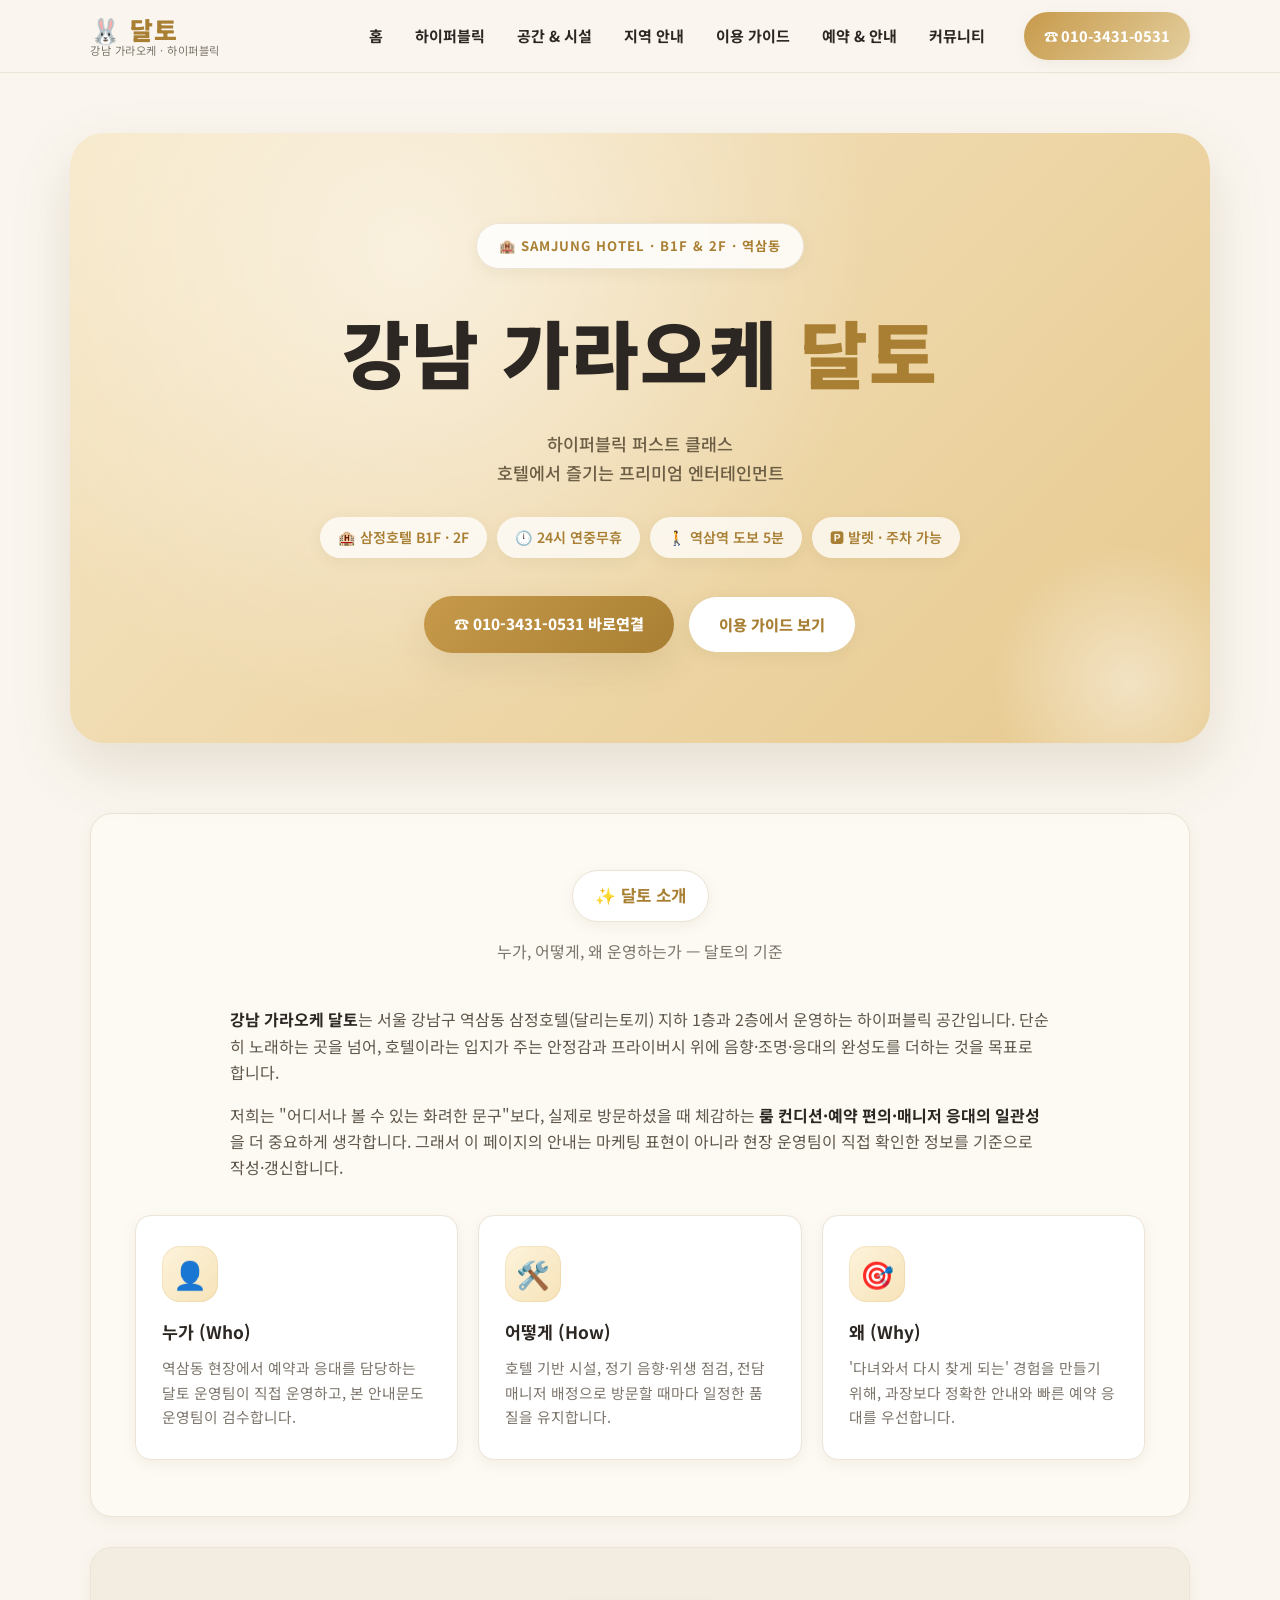
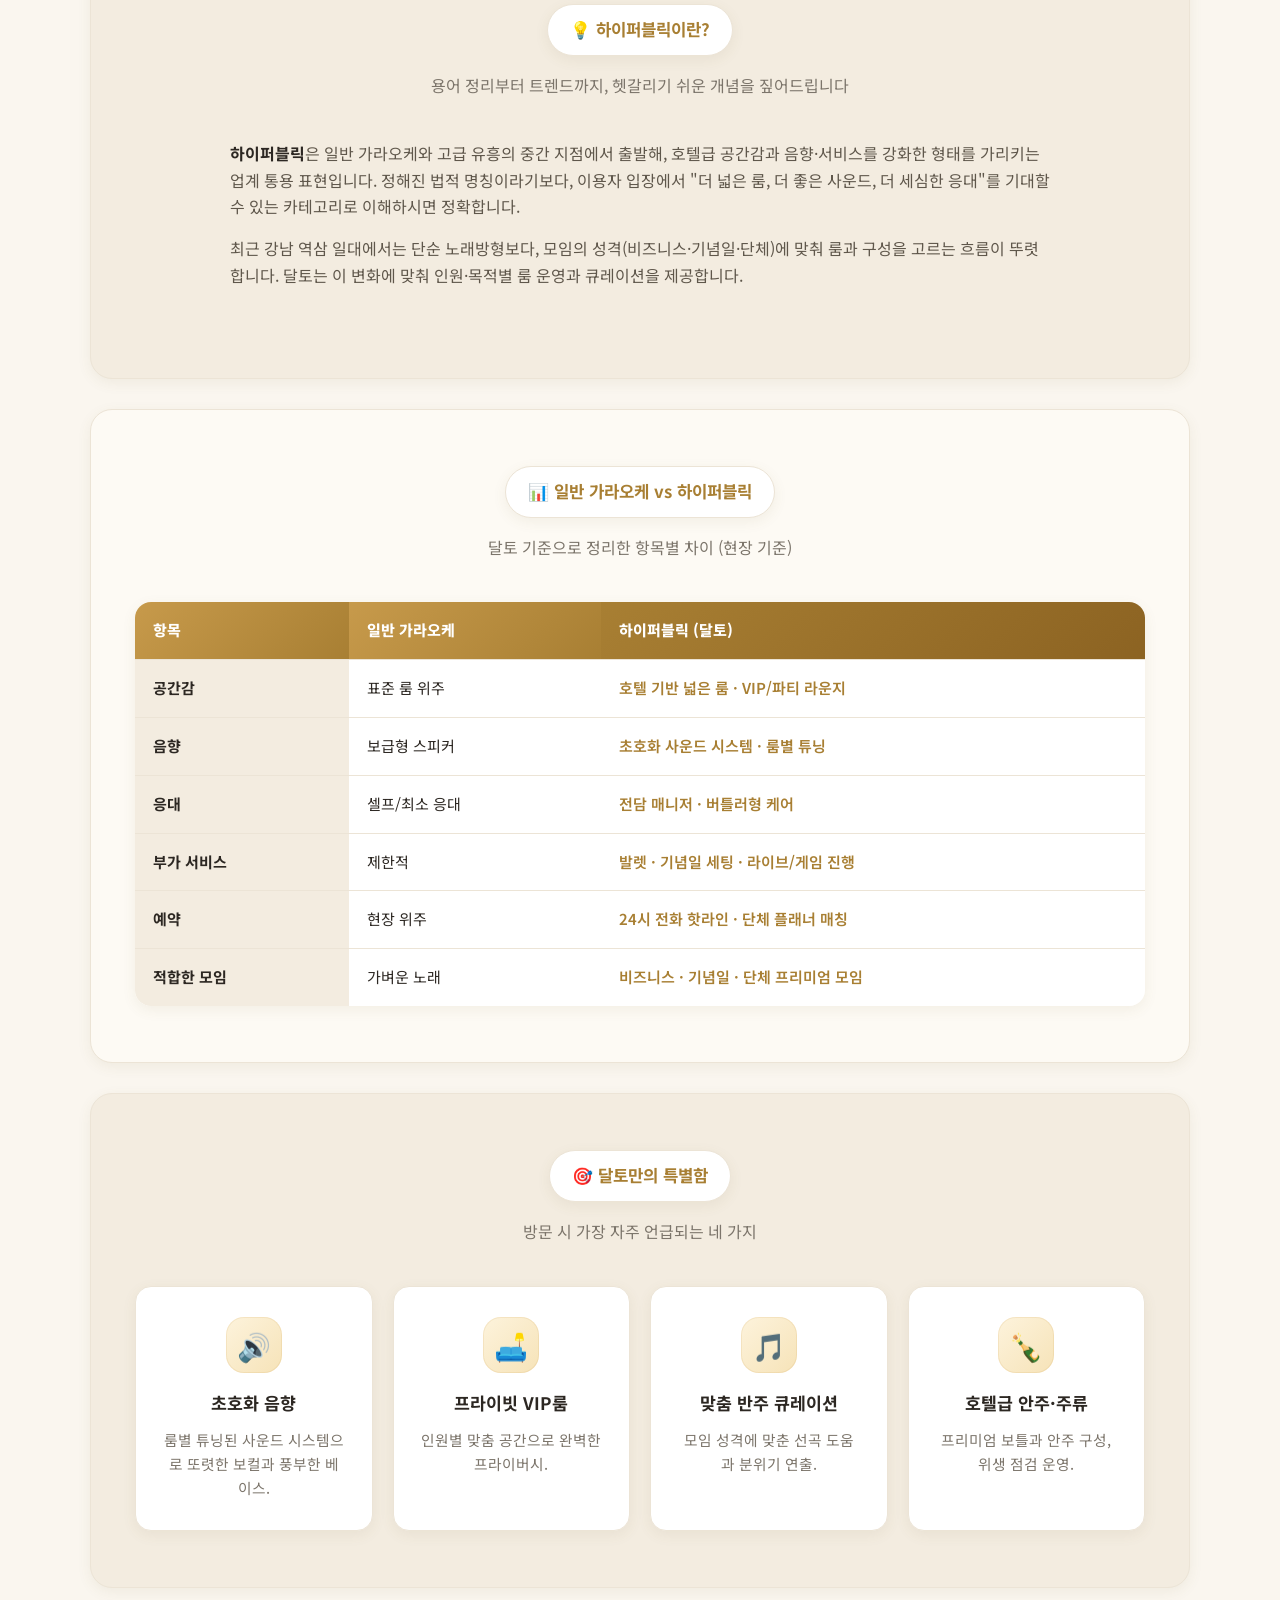
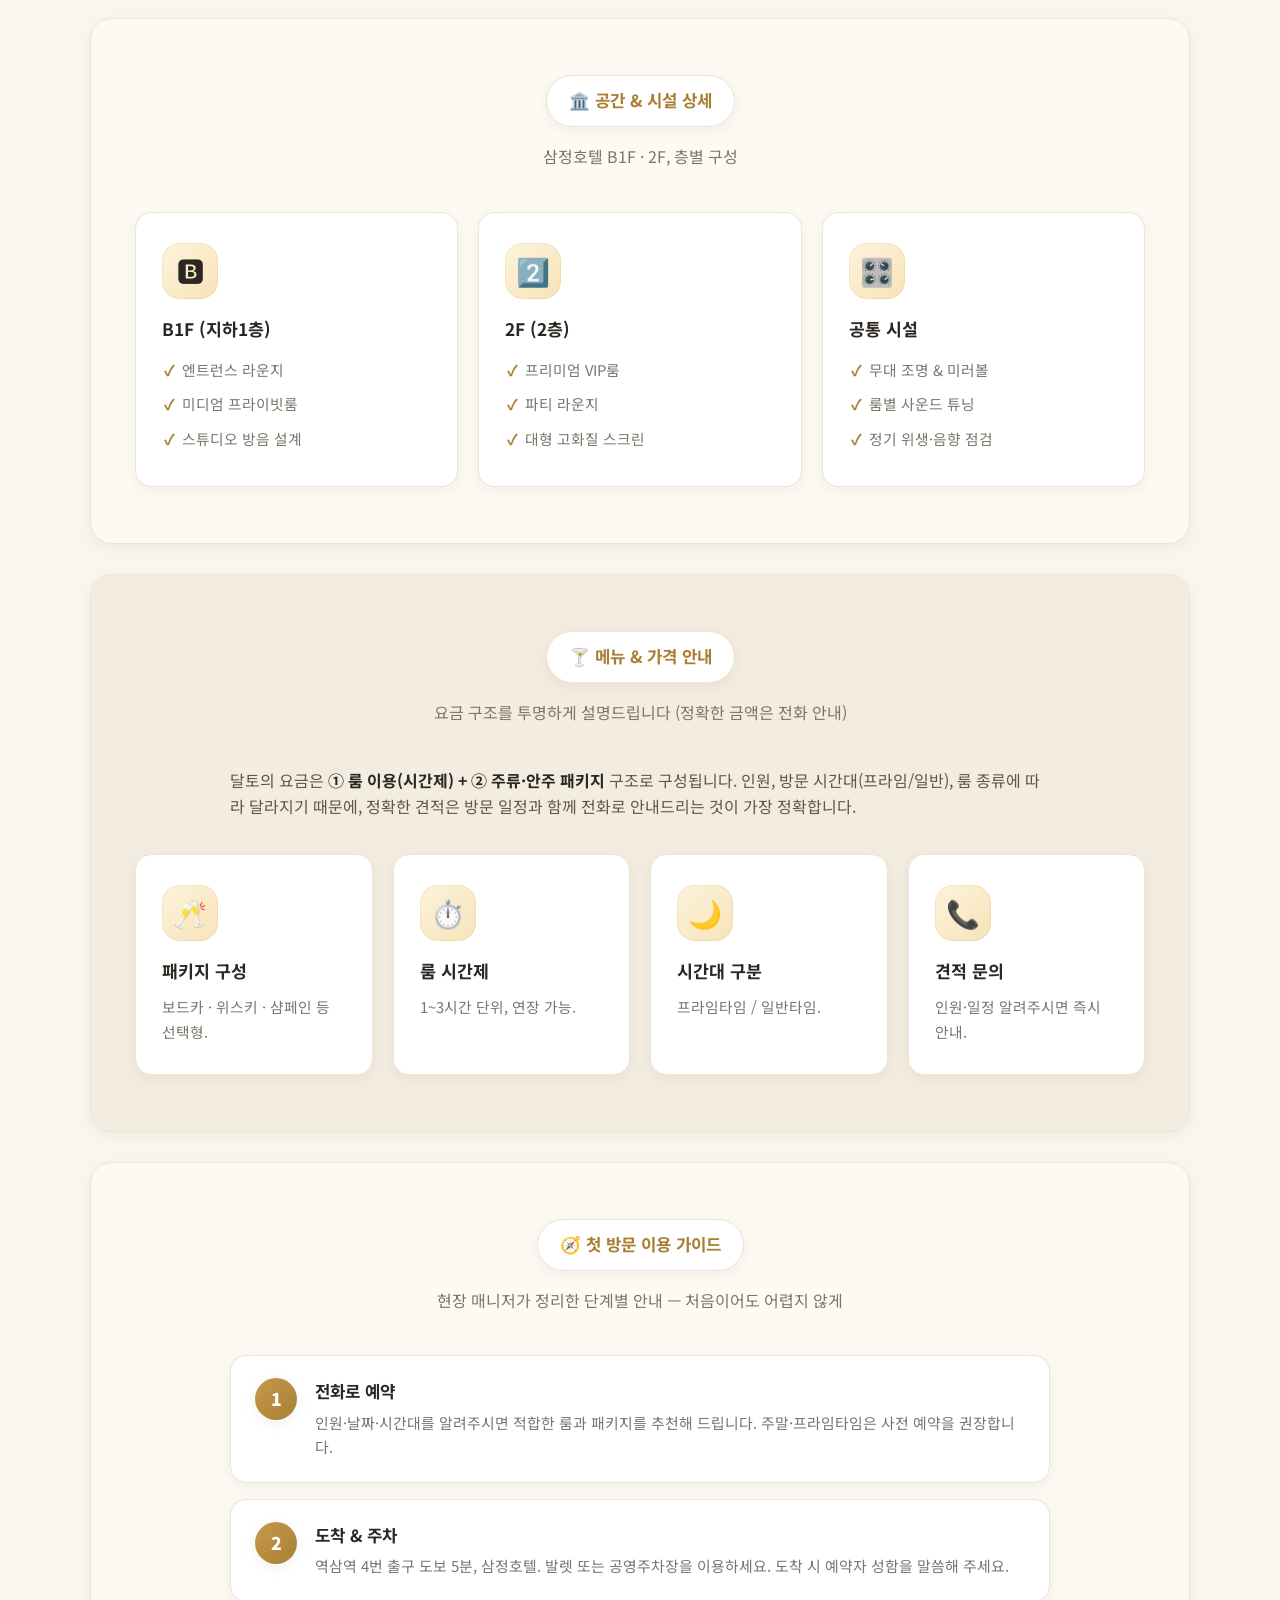
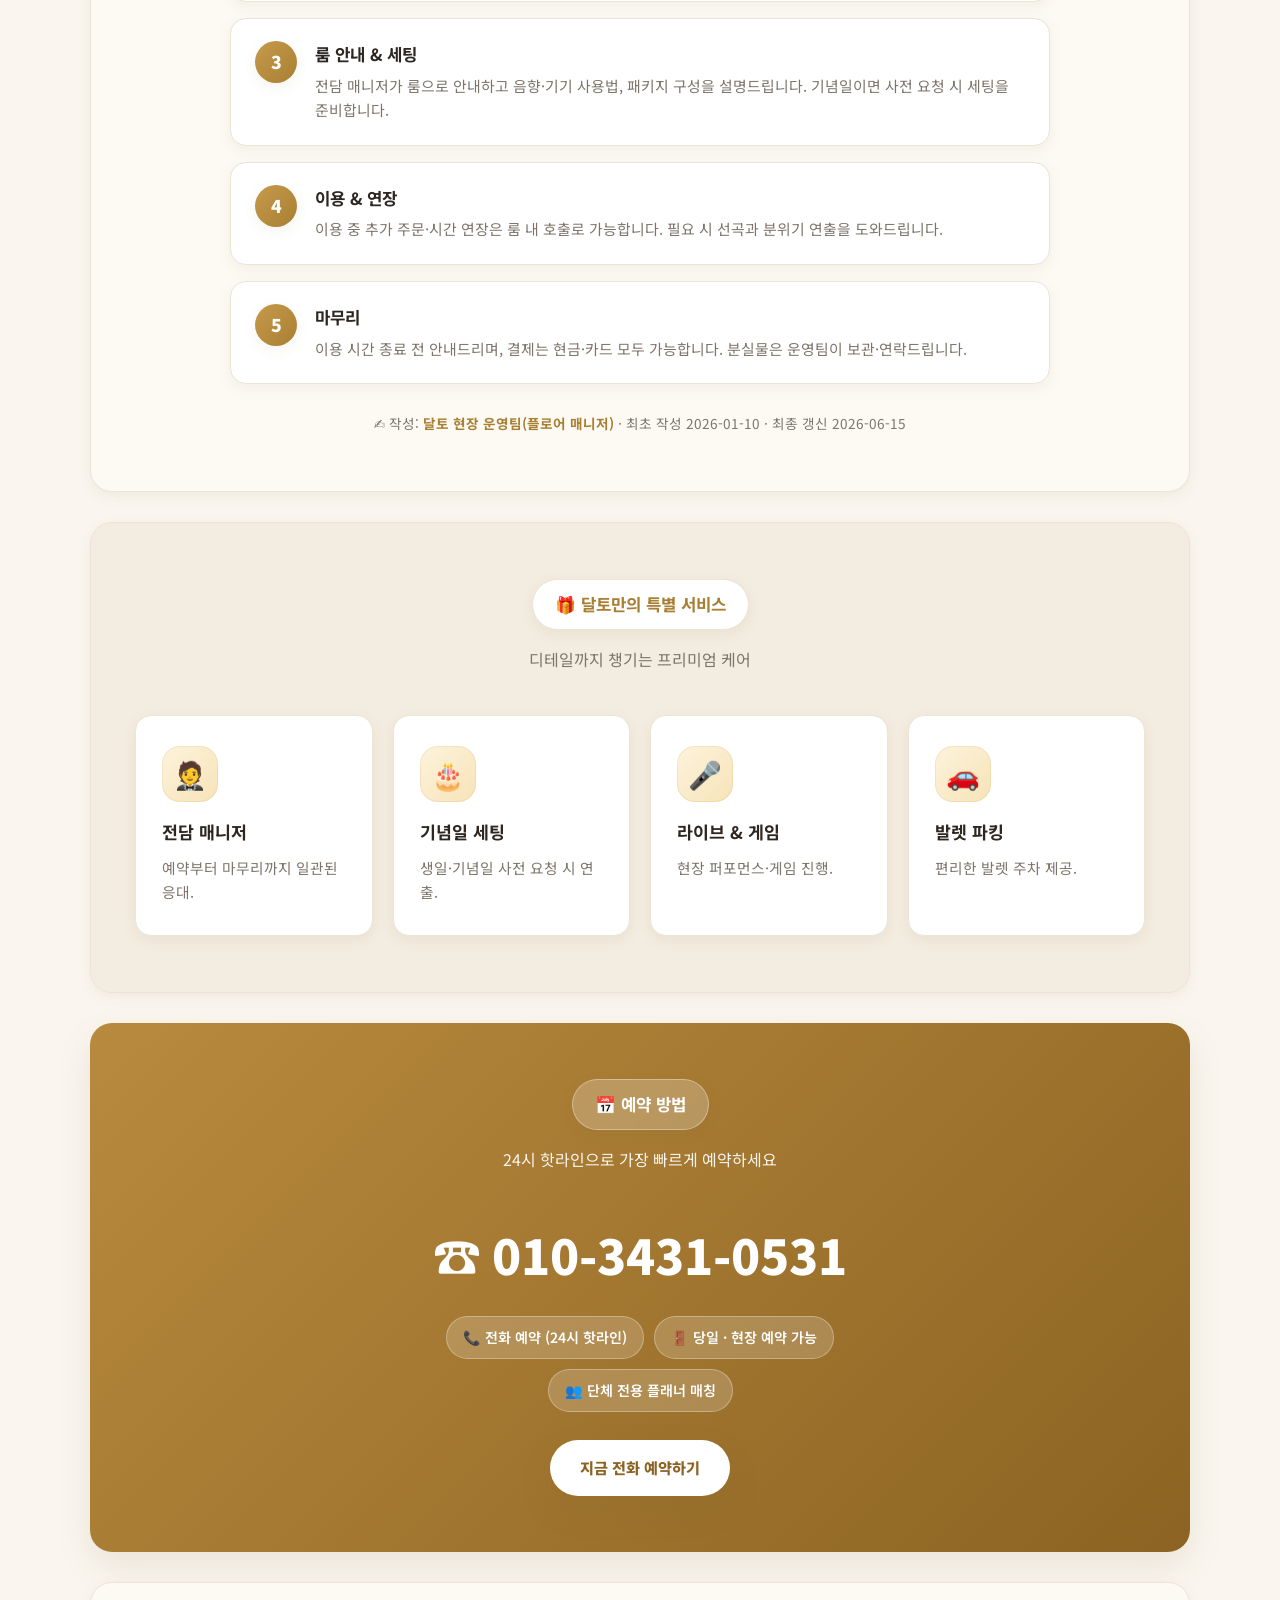
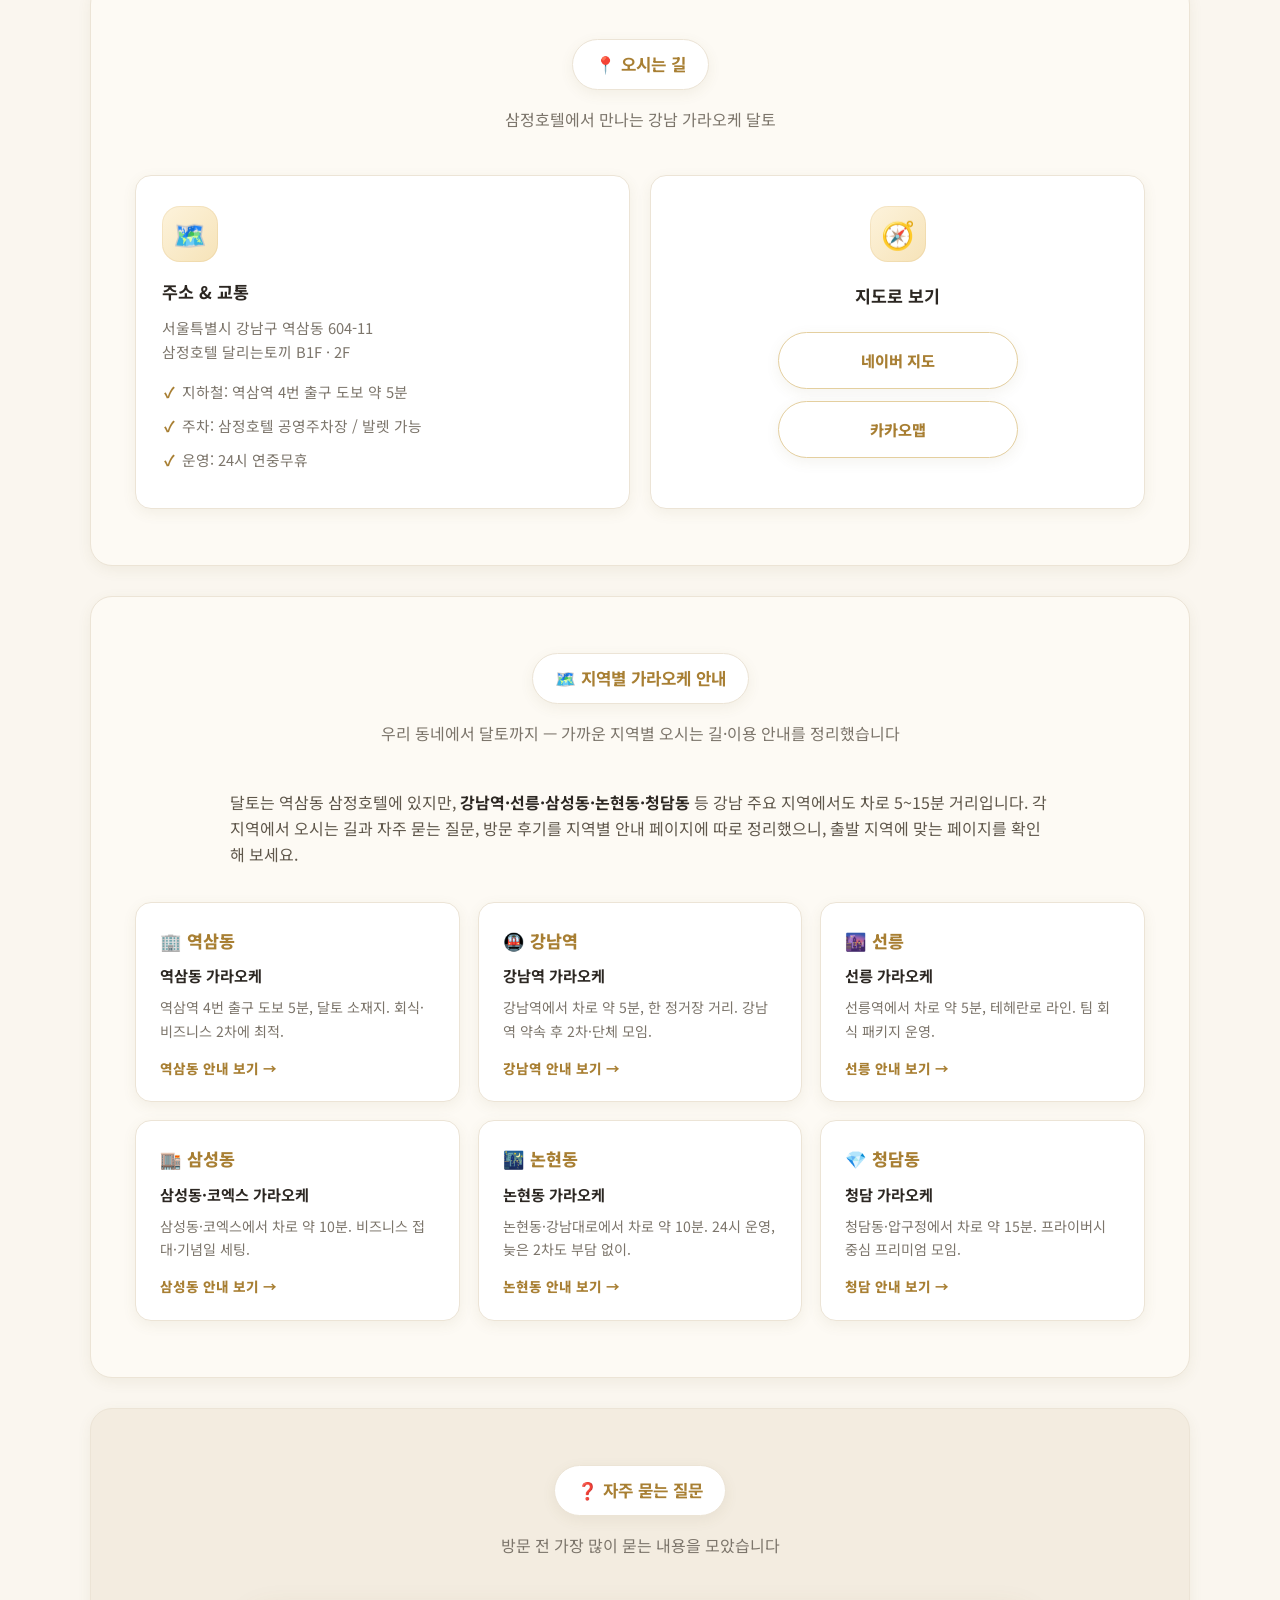
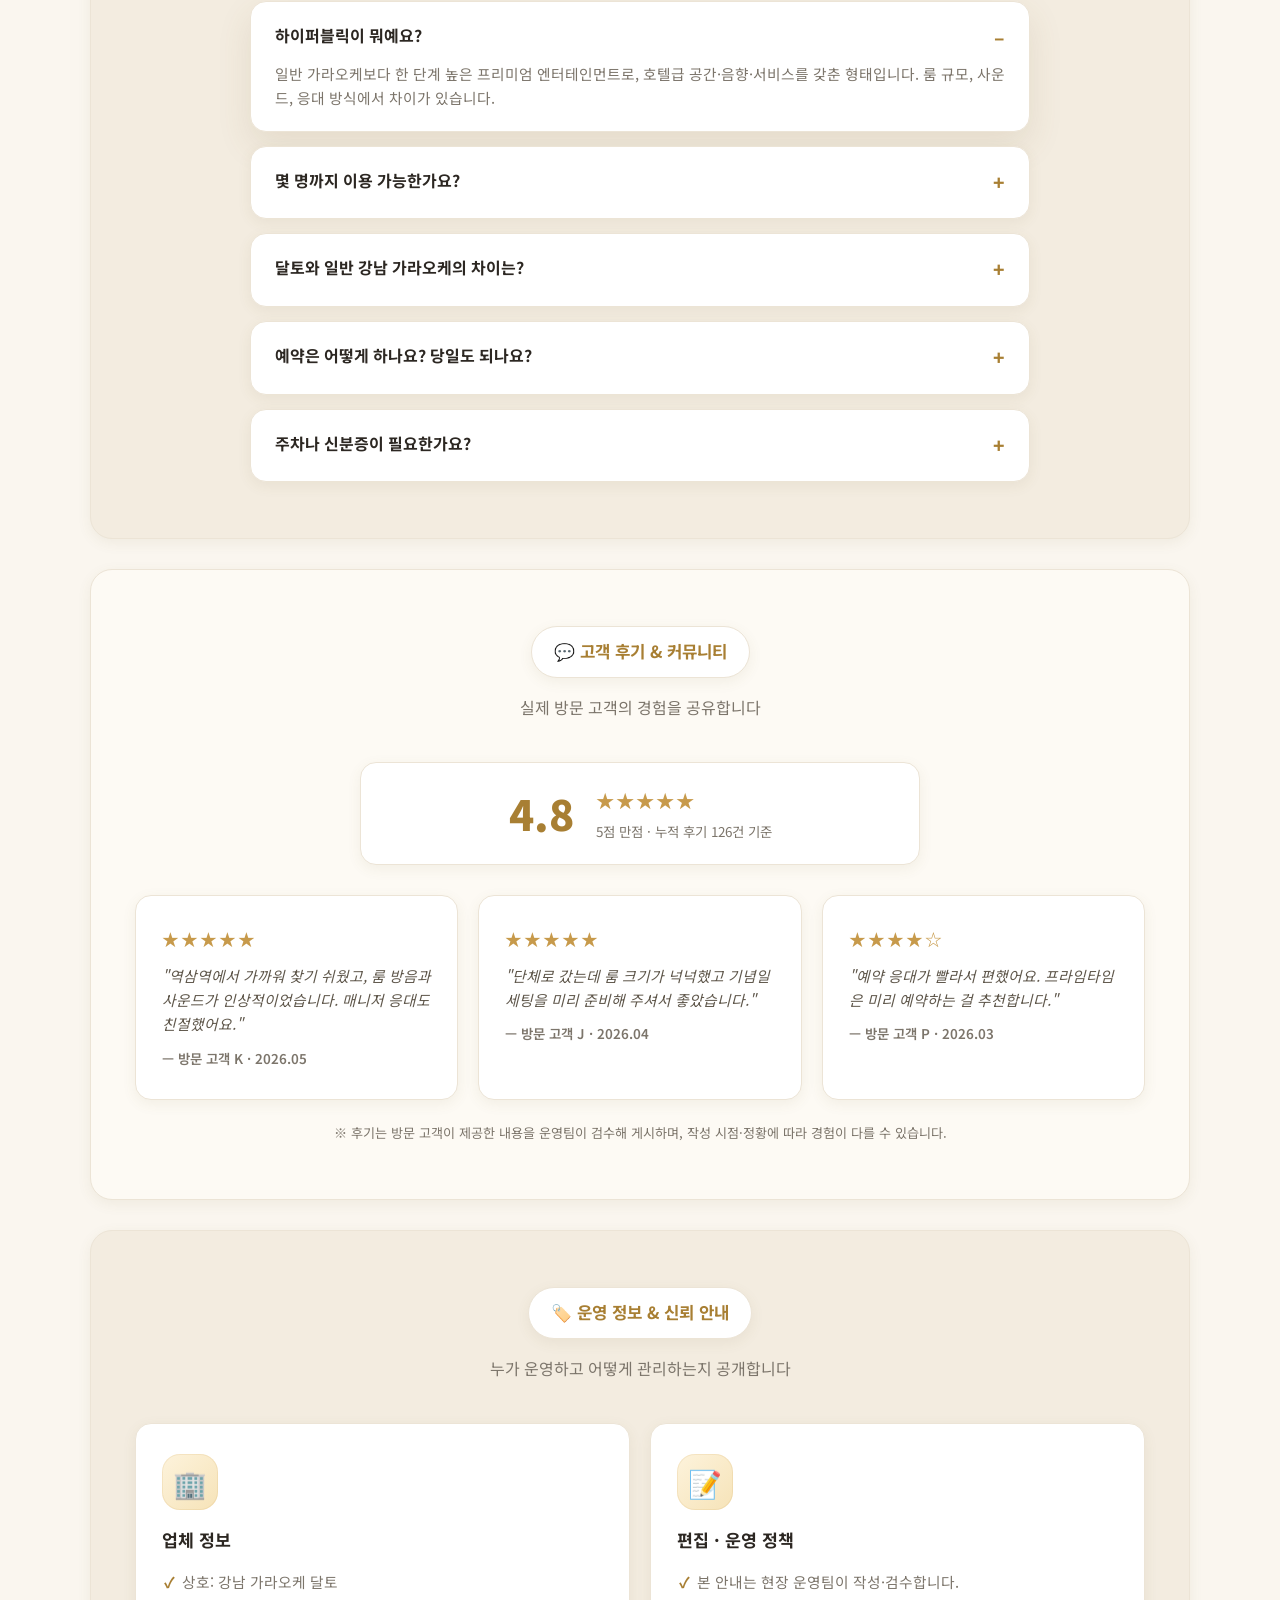
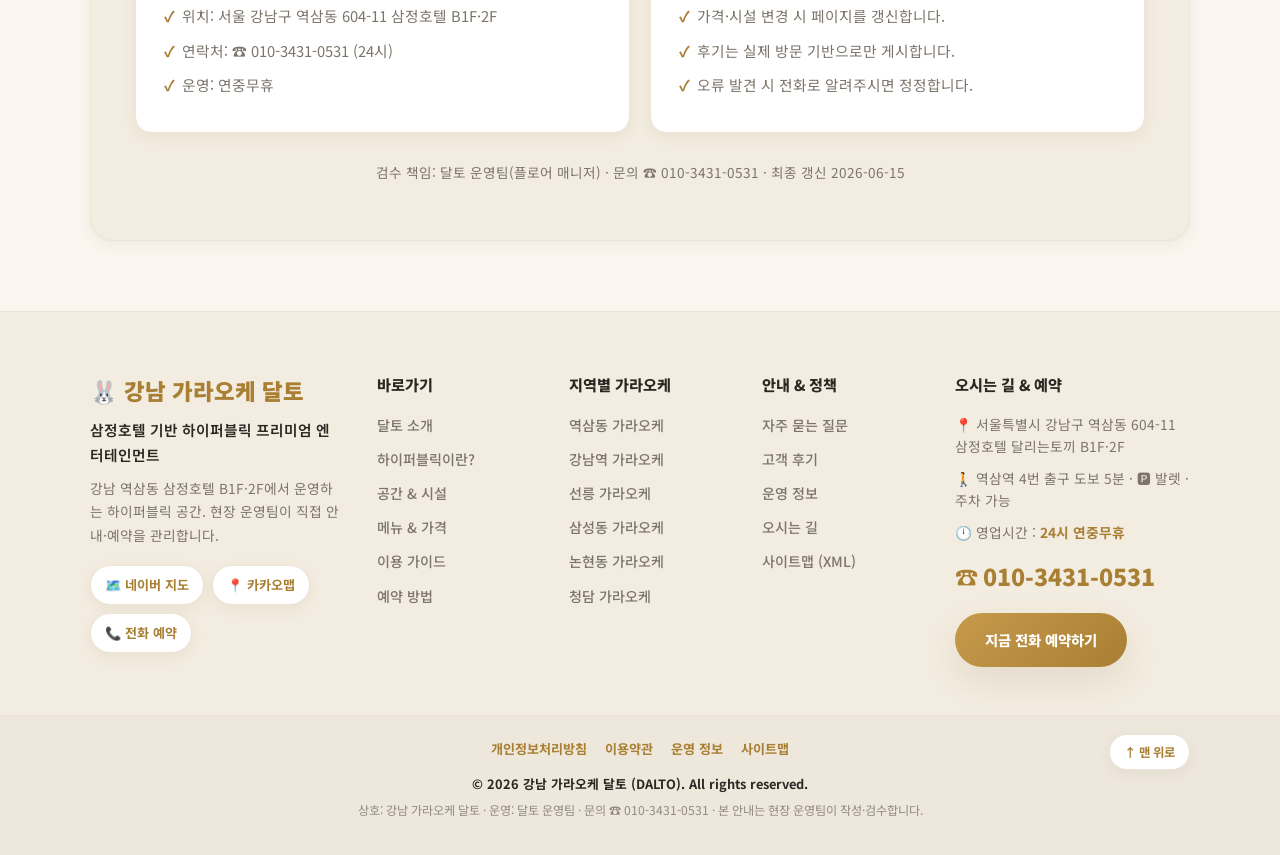
==== commit acb6cc07: "예약 전화번호 변경 (010-3460-8953 → 010-3431-0531) - 전 페이지 본문/CTA/플로팅 버튼/푸터 tel 링크·표시 번호 일괄 변경 - 스키마 telepho" ====
--- a/index.html
+++ b/index.html
@@ -4,9 +4,14 @@
   <meta charset="UTF-8" />
   <meta name="viewport" content="width=device-width, initial-scale=1.0" />
 
+  <!-- ===== 파비콘 ===== -->
+  <link rel="icon" href="assets/favicon.ico" sizes="any" />
+  <link rel="icon" href="assets/favicon.svg" type="image/svg+xml" />
+  <link rel="apple-touch-icon" href="assets/apple-touch-icon.png" />
+
   <!-- ===== 기본 SEO ===== -->
-  <title>강남 가라오케 달토 | 하이퍼블릭 이용가이드·가격·예약 ☎ 010-3460-8953</title>
-  <meta name="description" content="강남 가라오케 달토 — 삼정호텔(역삼동) B1F·2F 하이퍼블릭. 첫 방문 이용 가이드, 일반 가라오케와의 차이, 공간·시설, 예약 방법까지 직접 방문 경험 기반으로 정리했습니다. 24시 연중무휴 · 예약 010-3460-8953" />
+  <title>강남 가라오케 달토 | 런닝래빗 24시 연중무휴</title>
+  <meta name="description" content="강남 역삼 역삼동 위치. 달토 런닝래빗 가라오케 는 프라이빗 프리미엄존. 24시 영업중으로 마음껏 이용하세요. 전화하면 실시간 추천 공개. 오늘 예약은 필수!" />
   <meta name="keywords" content="강남 가라오케, 달토, 하이퍼블릭, 강남 하이퍼블릭, 역삼동 가라오케, 삼정호텔 가라오케" />
   <meta name="author" content="달토 운영팀 (현장 매니저)" />
   <meta name="robots" content="index, follow, max-image-preview:large" />
@@ -15,16 +20,16 @@
   <!-- ===== 선호 썸네일: og:image + schema image 동시 지정 ===== -->
   <meta property="og:type" content="website" />
   <meta property="og:site_name" content="강남 가라오케 달토" />
-  <meta property="og:title" content="강남 가라오케 달토 | 하이퍼블릭 이용가이드·가격·예약" />
-  <meta property="og:description" content="삼정호텔 기반 하이퍼블릭. 직접 방문 경험 기반 이용 가이드 · 24시 연중무휴 · 예약 010-3460-8953" />
+  <meta property="og:title" content="강남 가라오케 달토 | 런닝래빗 24시 연중무휴" />
+  <meta property="og:description" content="강남 역삼 역삼동 위치. 달토 런닝래빗 가라오케 프라이빗 프리미엄존. 24시 영업중 · 전화하면 실시간 추천 공개 · 오늘 예약은 필수!" />
   <meta property="og:image" content="https://daltokr24.example.com/assets/og-image.svg" />
   <meta property="og:image:width" content="1200" />
   <meta property="og:image:height" content="630" />
   <meta property="og:locale" content="ko_KR" />
   <meta property="og:url" content="https://daltokr24.example.com/" />
   <meta name="twitter:card" content="summary_large_image" />
-  <meta name="twitter:title" content="강남 가라오케 달토 | 하이퍼블릭" />
-  <meta name="twitter:description" content="삼정호텔 기반 하이퍼블릭 · 이용 가이드 · 예약 010-3460-8953" />
+  <meta name="twitter:title" content="강남 가라오케 달토 | 런닝래빗 24시 연중무휴" />
+  <meta name="twitter:description" content="강남 역삼동 달토 런닝래빗 가라오케 프라이빗 프리미엄존 · 24시 영업 · 오늘 예약은 필수!" />
   <meta name="twitter:image" content="https://daltokr24.example.com/assets/og-image.svg" />
 
   <!-- ===== 구조화 데이터 1: 업체 (NightClub) ===== -->
@@ -39,7 +44,7 @@
     "url": "https://daltokr24.example.com/",
     "image": "https://daltokr24.example.com/assets/og-image.svg",
     "logo": "https://daltokr24.example.com/assets/og-image.svg",
-    "telephone": "+82-10-3460-8953",
+    "telephone": "+82-10-3431-0531",
     "currenciesAccepted": "KRW",
     "paymentAccepted": "현금, 카드",
     "address": {
@@ -137,11 +142,11 @@
       { "@type": "Question", "name": "하이퍼블릭이 뭐예요?",
         "acceptedAnswer": { "@type": "Answer", "text": "일반 가라오케보다 한 단계 높은 프리미엄 엔터테인먼트로, 호텔급 공간·음향·서비스 시스템을 갖춘 강남 가라오케의 한 형태입니다. 룸 규모, 사운드, 응대 방식에서 차이가 있습니다." } },
       { "@type": "Question", "name": "몇 명까지 이용 가능한가요?",
-        "acceptedAnswer": { "@type": "Answer", "text": "소규모 모임부터 단체까지 인원별 맞춤 룸을 운영합니다. 정확한 수용 인원과 룸 구성은 방문 일정과 함께 010-3460-8953로 문의해 주세요." } },
+        "acceptedAnswer": { "@type": "Answer", "text": "소규모 모임부터 단체까지 인원별 맞춤 룸을 운영합니다. 정확한 수용 인원과 룸 구성은 방문 일정과 함께 010-3431-0531로 문의해 주세요." } },
       { "@type": "Question", "name": "달토와 일반 강남 가라오케의 차이는 무엇인가요?",
         "acceptedAnswer": { "@type": "Answer", "text": "삼정호텔 기반의 호텔급 시설, 초호화 음향 시스템, 전담 매니저 응대, 발렛·기념일 세팅 등 부가 서비스에서 차이가 있습니다." } },
       { "@type": "Question", "name": "예약은 어떻게 하나요? 당일 예약도 되나요?",
-        "acceptedAnswer": { "@type": "Answer", "text": "전화(010-3460-8953) 24시 핫라인으로 예약합니다. 당일·현장 예약도 가능하나, 주말·프라임타임은 룸이 빠르게 마감되므로 사전 예약을 권장합니다." } },
+        "acceptedAnswer": { "@type": "Answer", "text": "전화(010-3431-0531) 24시 핫라인으로 예약합니다. 당일·현장 예약도 가능하나, 주말·프라임타임은 룸이 빠르게 마감되므로 사전 예약을 권장합니다." } },
       { "@type": "Question", "name": "주차나 신분증이 필요한가요?",
         "acceptedAnswer": { "@type": "Answer", "text": "삼정호텔 공영주차장 및 발렛 이용이 가능합니다. 성인 이용 시설이므로 신분증 확인이 필요할 수 있습니다." } }
     ]
@@ -255,7 +260,7 @@
           <li class="nav-item"><a href="#reservation">예약 &amp; 안내</a>
             <ul class="dropdown">
               <li><a href="#reservation">예약 방법</a></li>
-              <li><a href="tel:010-3460-8953">전화예약 ☎ 010-3460-8953</a></li>
+              <li><a href="tel:010-3431-0531">전화예약 ☎ 010-3431-0531</a></li>
             </ul>
           </li>
           <li class="nav-item"><a href="#community">커뮤니티</a>
@@ -266,7 +271,7 @@
           </li>
         </ul>
       </nav>
-      <a href="tel:010-3460-8953" class="nav-cta">☎ 010-3460-8953</a>
+      <a href="tel:010-3431-0531" class="nav-cta">☎ 010-3431-0531</a>
     </div>
   </header>
 
@@ -285,7 +290,7 @@
           <li>🅿️ 발렛 · 주차 가능</li>
         </ul>
         <div class="hero-buttons">
-          <a href="tel:010-3460-8953" class="btn btn-primary">☎ 010-3460-8953 바로연결</a>
+          <a href="tel:010-3431-0531" class="btn btn-primary">☎ 010-3431-0531 바로연결</a>
           <a href="#guide" class="btn btn-ghost">이용 가이드 보기</a>
         </div>
       </div>
@@ -426,13 +431,13 @@
           <p class="block-lead block-lead-light">24시 핫라인으로 가장 빠르게 예약하세요</p>
         </div>
         <div class="cta-box">
-          <p class="cta-phone">☎ <a href="tel:010-3460-8953">010-3460-8953</a></p>
+          <p class="cta-phone">☎ <a href="tel:010-3431-0531">010-3431-0531</a></p>
           <div class="reserve-chips">
             <span>📞 전화 예약 (24시 핫라인)</span>
             <span>🚪 당일 · 현장 예약 가능</span>
             <span>👥 단체 전용 플래너 매칭</span>
           </div>
-          <a href="tel:010-3460-8953" class="btn btn-white">지금 전화 예약하기</a>
+          <a href="tel:010-3431-0531" class="btn btn-white">지금 전화 예약하기</a>
         </div>
       </section>
 
@@ -517,7 +522,7 @@
         </div>
         <div class="faq">
           <details open><summary>하이퍼블릭이 뭐예요?</summary><p>일반 가라오케보다 한 단계 높은 프리미엄 엔터테인먼트로, 호텔급 공간·음향·서비스를 갖춘 형태입니다. 룸 규모, 사운드, 응대 방식에서 차이가 있습니다.</p></details>
-          <details><summary>몇 명까지 이용 가능한가요?</summary><p>소규모 모임부터 단체까지 인원별 맞춤 룸을 운영합니다. 정확한 수용 인원은 방문 일정과 함께 010-3460-8953로 문의해 주세요.</p></details>
+          <details><summary>몇 명까지 이용 가능한가요?</summary><p>소규모 모임부터 단체까지 인원별 맞춤 룸을 운영합니다. 정확한 수용 인원은 방문 일정과 함께 010-3431-0531로 문의해 주세요.</p></details>
           <details><summary>달토와 일반 강남 가라오케의 차이는?</summary><p>삼정호텔 기반 호텔급 시설, 초호화 음향, 전담 매니저 응대, 발렛·기념일 세팅 등 부가 서비스에서 차이가 있습니다.</p></details>
           <details><summary>예약은 어떻게 하나요? 당일도 되나요?</summary><p>전화 24시 핫라인으로 예약합니다. 당일·현장 예약도 가능하나 주말·프라임타임은 빠르게 마감되어 사전 예약을 권장합니다.</p></details>
           <details><summary>주차나 신분증이 필요한가요?</summary><p>삼정호텔 공영주차장·발렛 이용이 가능합니다. 성인 이용 시설로 신분증 확인이 필요할 수 있습니다.</p></details>
@@ -557,7 +562,7 @@
             <ul class="list">
               <li>상호: 강남 가라오케 달토</li>
               <li>위치: 서울 강남구 역삼동 604-11 삼정호텔 B1F·2F</li>
-              <li>연락처: ☎ 010-3460-8953 (24시)</li>
+              <li>연락처: ☎ 010-3431-0531 (24시)</li>
               <li>운영: 연중무휴</li>
             </ul>
           </div>
@@ -571,7 +576,7 @@
             </ul>
           </div>
         </div>
-        <p class="byline">검수 책임: 달토 운영팀(플로어 매니저) · 문의 ☎ 010-3460-8953 · 최종 갱신 2026-06-15</p>
+        <p class="byline">검수 책임: 달토 운영팀(플로어 매니저) · 문의 ☎ 010-3431-0531 · 최종 갱신 2026-06-15</p>
       </section>
 
     </div><!-- /.blocks -->
@@ -589,7 +594,7 @@
         <div class="footer-social" aria-label="공식 채널 및 지도">
           <a href="https://map.naver.com/v5/search/서울%20강남구%20역삼동%20604-11%20삼정호텔" target="_blank" rel="noopener" itemprop="hasMap">🗺️ 네이버 지도</a>
           <a href="https://map.kakao.com/?q=서울%20강남구%20역삼동%20604-11%20삼정호텔" target="_blank" rel="noopener">📍 카카오맵</a>
-          <a href="tel:010-3460-8953">📞 전화 예약</a>
+          <a href="tel:010-3431-0531">📞 전화 예약</a>
         </div>
       </div>
 
@@ -638,9 +643,9 @@
           <span class="footer-line">📍 <span itemprop="addressRegion">서울특별시</span> <span itemprop="addressLocality">강남구</span> <span itemprop="streetAddress">역삼동 604-11 삼정호텔 달리는토끼 B1F·2F</span></span>
           <span class="footer-line">🚶 역삼역 4번 출구 도보 5분 · 🅿️ 발렛 · 주차 가능</span>
           <span class="footer-line">🕛 영업시간 : <strong>24시 연중무휴</strong></span>
-          <a class="footer-phone" href="tel:010-3460-8953">☎ 010-3460-8953</a>
+          <a class="footer-phone" href="tel:010-3431-0531">☎ 010-3431-0531</a>
         </address>
-        <a href="tel:010-3460-8953" class="btn btn-primary footer-cta">지금 전화 예약하기</a>
+        <a href="tel:010-3431-0531" class="btn btn-primary footer-cta">지금 전화 예약하기</a>
       </div>
     </div>
 
@@ -654,13 +659,13 @@
           <a href="sitemap.xml">사이트맵</a>
         </nav>
         <p class="footer-copy">© <span id="year"></span> 강남 가라오케 달토 (DALTO). All rights reserved.</p>
-        <p class="footer-meta">상호: 강남 가라오케 달토 · 운영: 달토 운영팀 · 문의 ☎ 010-3460-8953 · 본 안내는 현장 운영팀이 작성·검수합니다.</p>
+        <p class="footer-meta">상호: 강남 가라오케 달토 · 운영: 달토 운영팀 · 문의 ☎ 010-3431-0531 · 본 안내는 현장 운영팀이 작성·검수합니다.</p>
         <a href="#home" class="footer-top" aria-label="맨 위로">↑ 맨 위로</a>
       </div>
     </div>
   </footer>
 
-  <a href="tel:010-3460-8953" class="floating-call" aria-label="전화 예약">☎ 010-3460-8953</a>
+  <a href="tel:010-3431-0531" class="floating-call" aria-label="전화 예약">☎ 010-3431-0531</a>
   <script src="script.js"></script>
 </body>
 </html>
